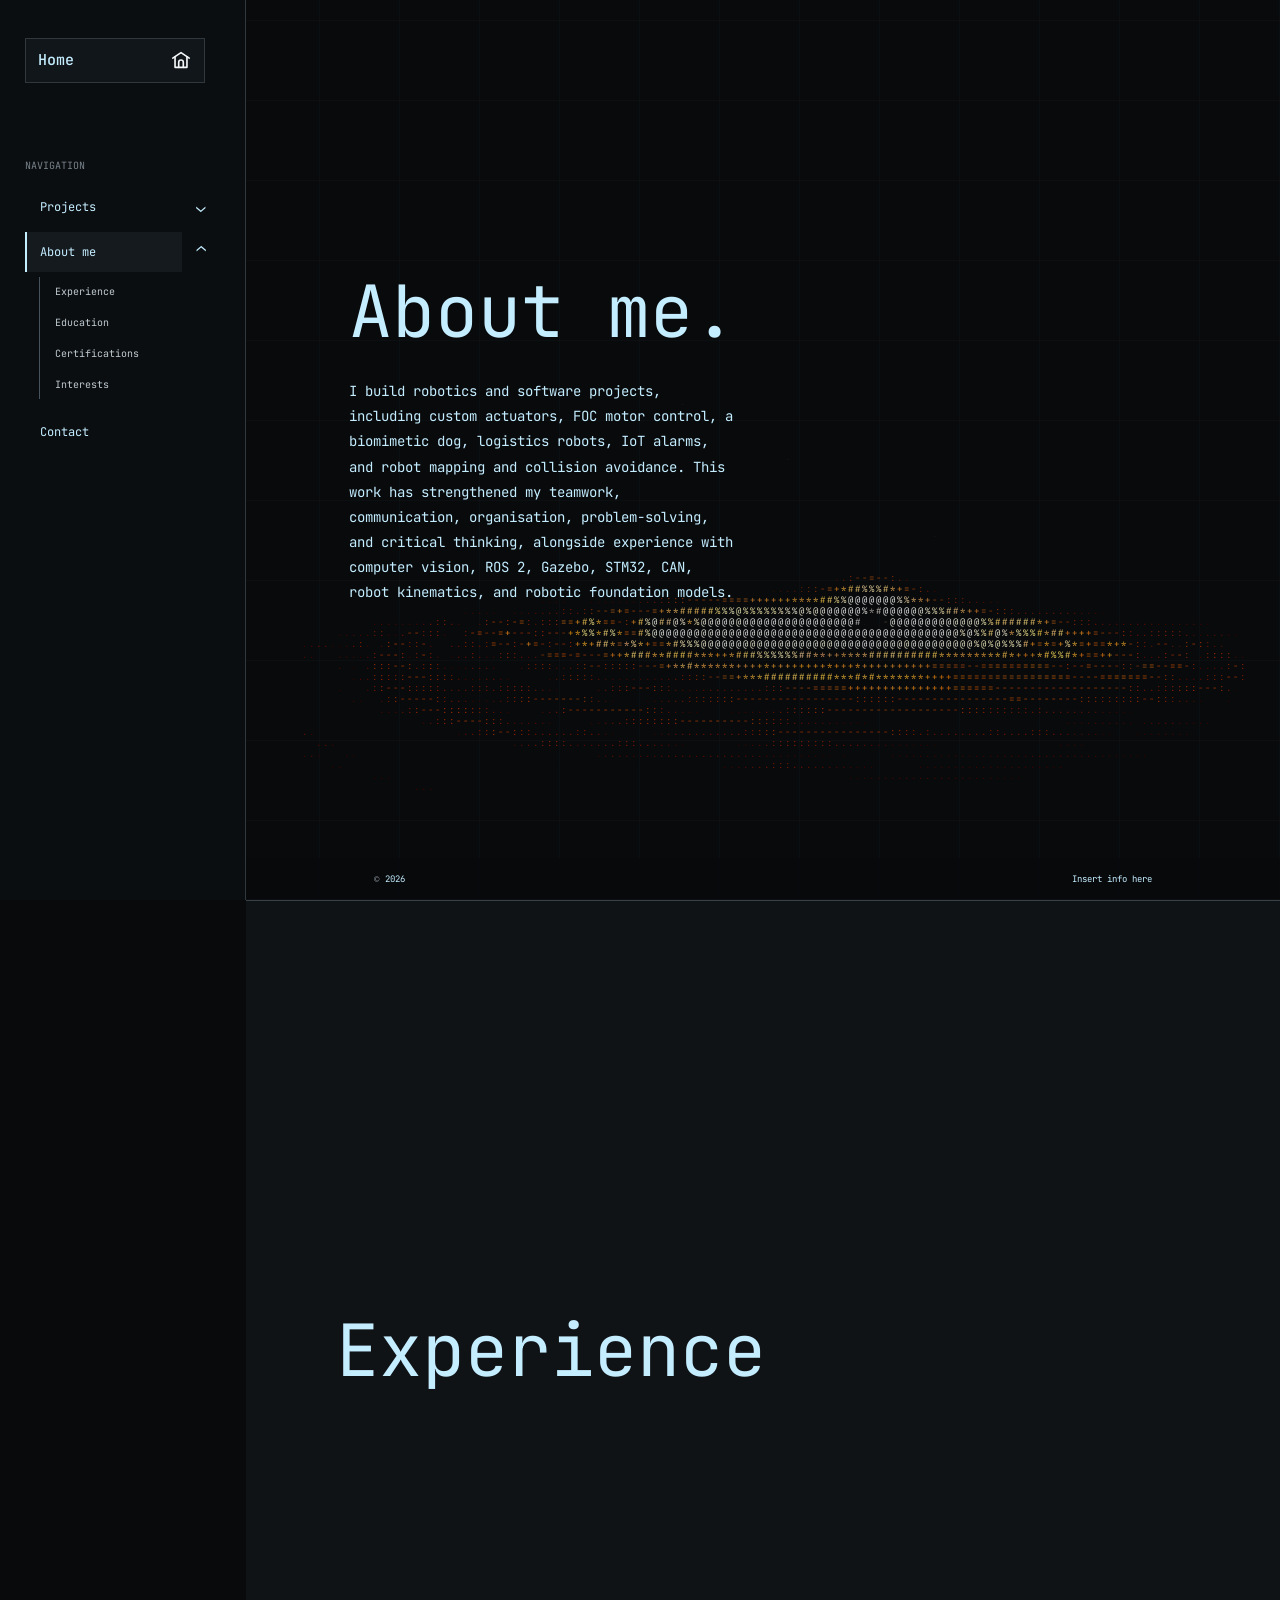
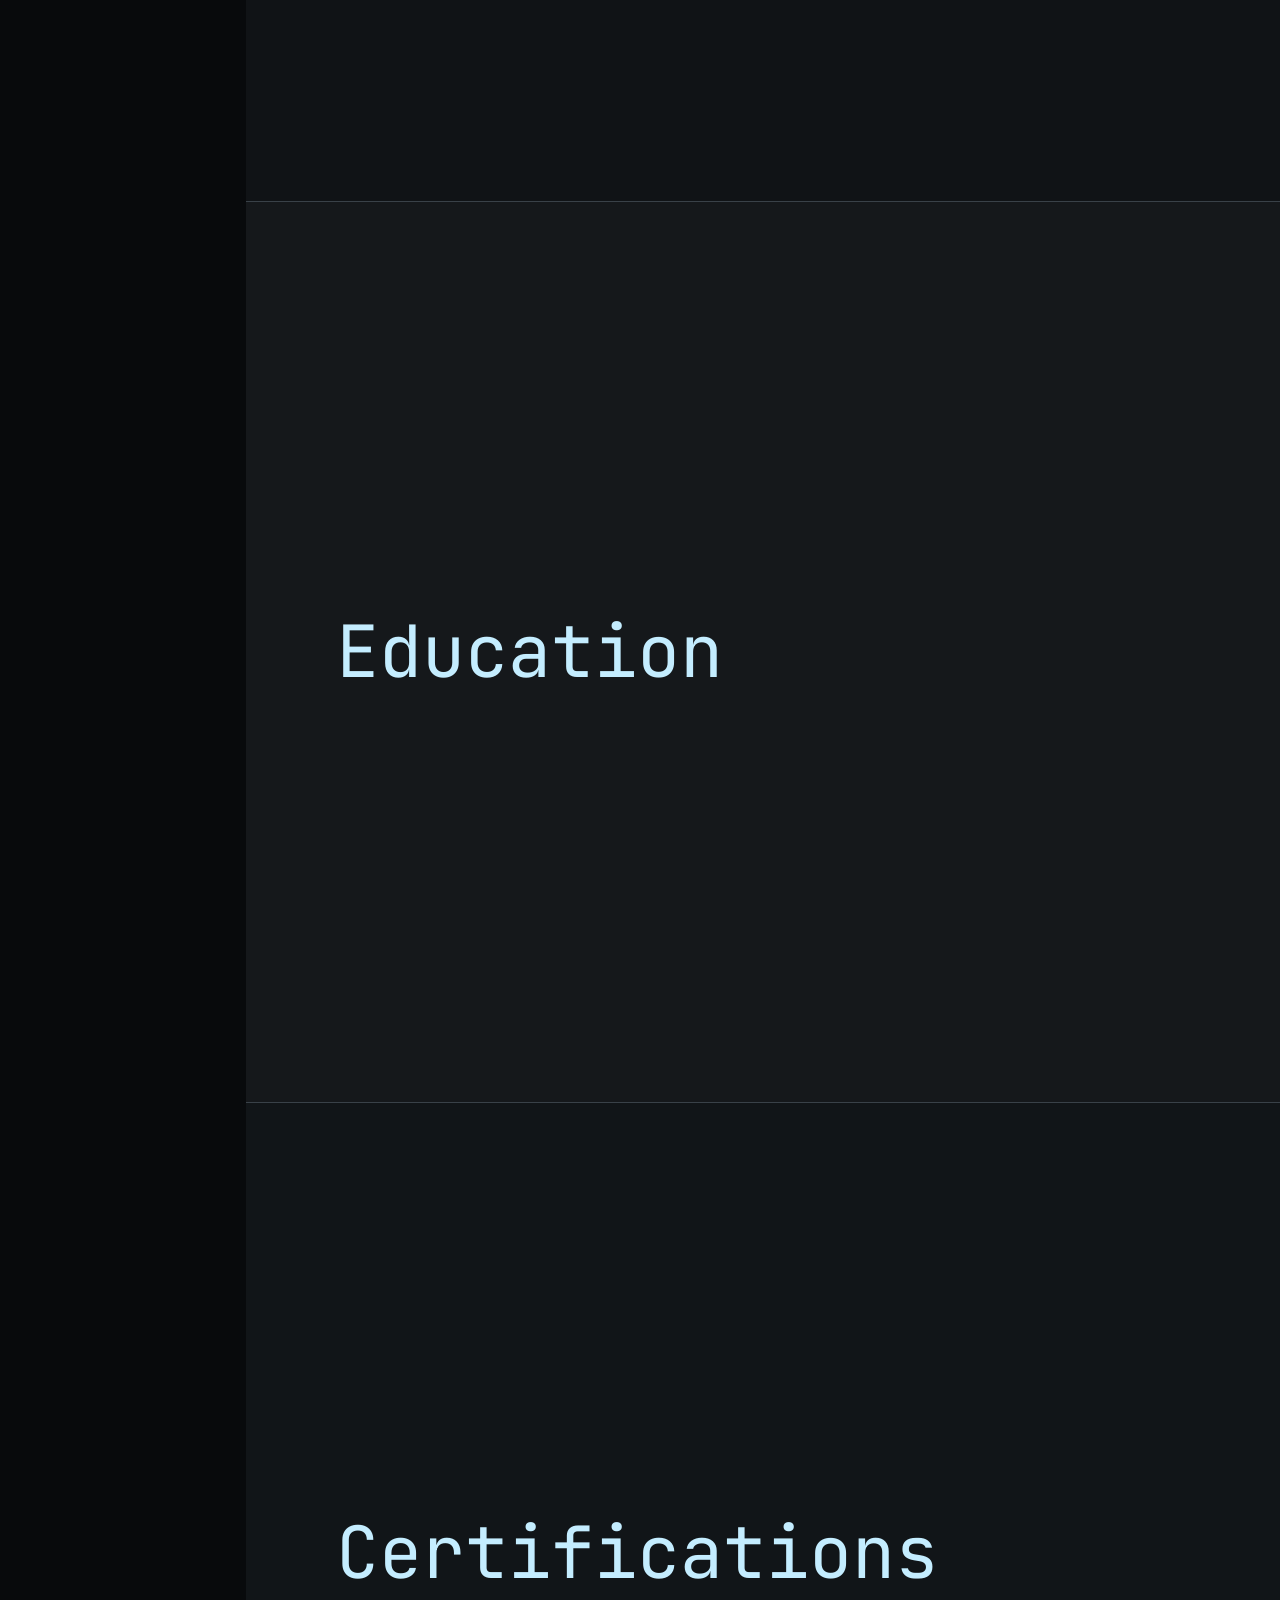
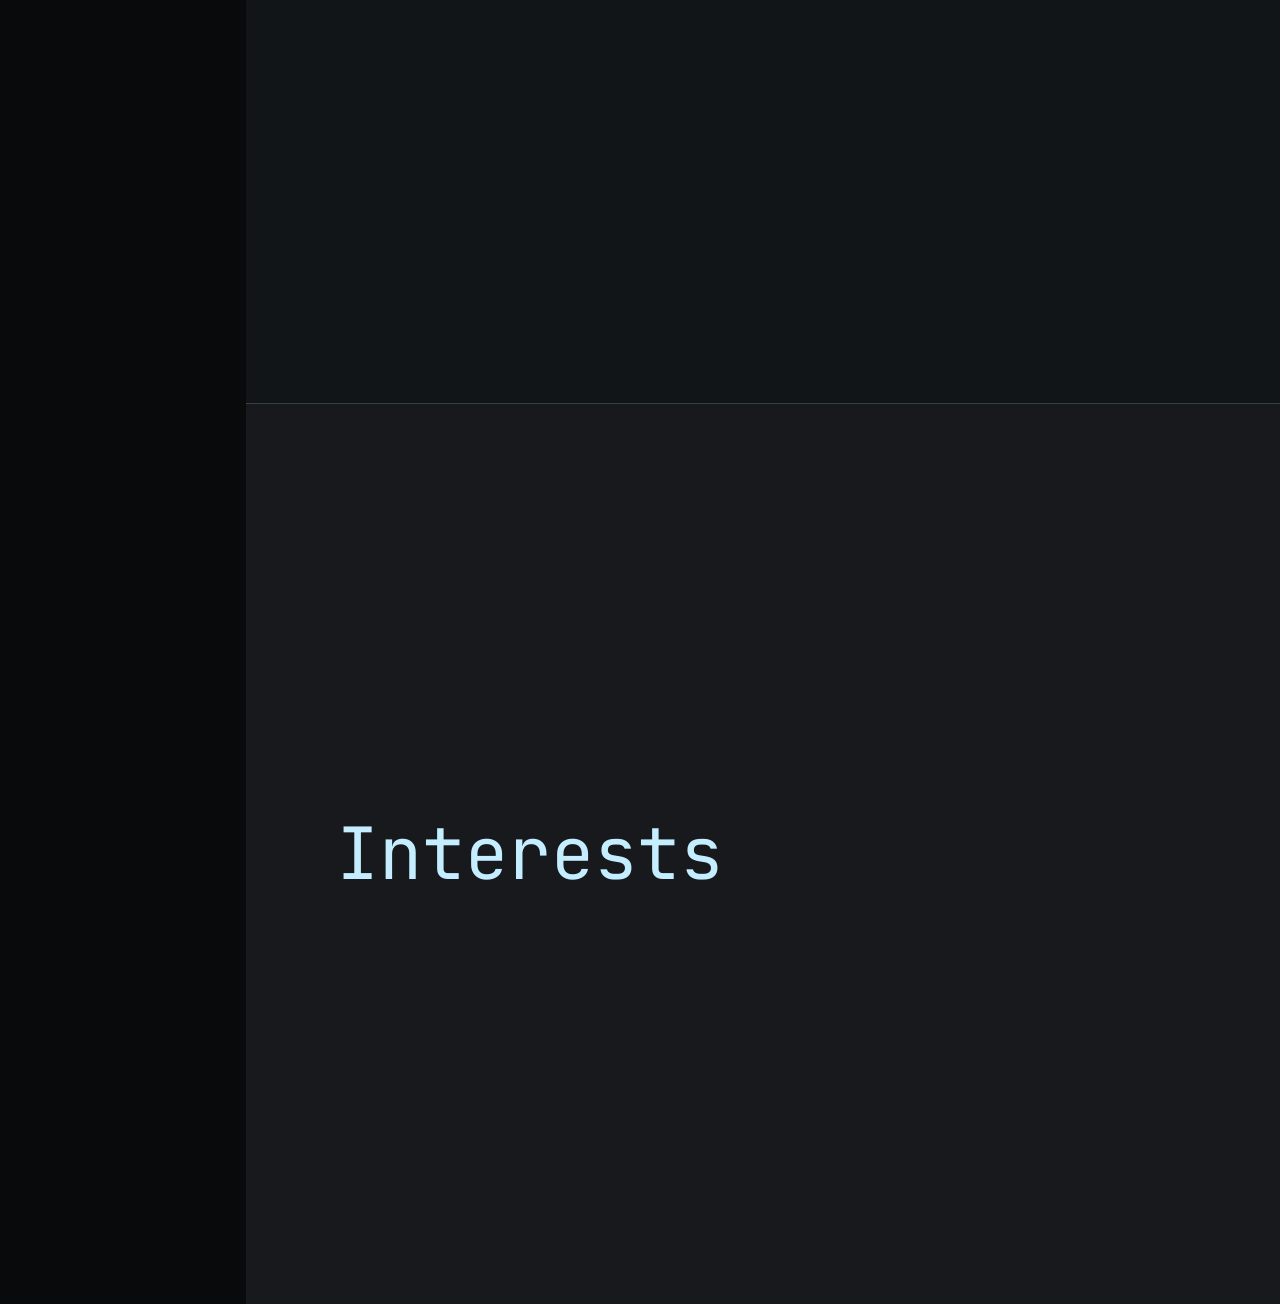
==== about.html @ 05a7ebd4 "the first draft of the portfolio website" ====
<!doctype html>
<html lang="en">
<head>
  <meta charset="utf-8">
  <meta name="viewport" content="width=device-width, initial-scale=1">
  <meta name="theme-color" content="#080a0c">
  <meta name="description" content="Insert info here.">
  <title>About me | Insert info here</title>
  <link rel="preconnect" href="https://fonts.googleapis.com">
  <link rel="preconnect" href="https://fonts.gstatic.com" crossorigin>
  <link href="https://fonts.googleapis.com/css2?family=JetBrains+Mono:wght@400;500;600&display=swap" rel="stylesheet">
  <link rel="stylesheet" href="styles.css">
  <script src="script.js" defer></script>
</head>
<body data-ascii-gif="assets/black-hole.gif">
  <canvas class="ascii-background" aria-hidden="true"></canvas>
  <a class="skip-link" href="#main">Skip to content</a>
  <aside class="site-sidebar">
    <a class="wordmark" href="index.html">Home</a>
    <p class="sidebar-label">Navigation</p>
    <nav class="site-nav" aria-label="Main navigation">
      <div class="nav-disclosure nav-projects">
        <div class="nav-projects-row">
          <a class="nav-link" href="projects.html">Projects</a>
          <button class="submenu-toggle" type="button" aria-expanded="false" aria-controls="project-submenu" data-menu-name="project links" aria-label="Show project links"><span aria-hidden="true">⌄</span></button>
        </div>
        <div class="project-submenu" id="project-submenu" hidden>
          <a href="projects.html#project-1">Project 1</a>
          <a href="projects.html#project-2">Project 2</a>
          <a href="projects.html#project-3">Project 3</a>
          <a href="projects.html#project-4">Project 4</a>
          <a href="projects.html#project-5">Project 5</a>
        </div>
      </div>
      <div class="nav-disclosure nav-about">
        <div class="nav-projects-row">
          <a class="nav-link" href="about.html" aria-current="page">About me</a>
          <button class="submenu-toggle" type="button" aria-expanded="false" aria-controls="about-submenu" data-menu-name="About me sections" aria-label="Show About me sections"><span aria-hidden="true">⌄</span></button>
        </div>
        <div class="project-submenu about-submenu" id="about-submenu" hidden>
          <a href="#experience">Experience</a>
          <a href="#education">Education</a>
          <a href="#certifications">Certifications</a>
          <a href="#interests">Interests</a>
        </div>
      </div>
      <a class="nav-link" href="contact.html">Contact</a>
    </nav>
  </aside>
  <main class="site-main" id="main">
    <section class="home-section about-hero" aria-labelledby="about-title">
      <div class="home-content">
        <h1 id="about-title">About me<span class="blue-period">.</span></h1>
        <p class="about-bio">I build robotics and software projects, including custom actuators, FOC motor control, a biomimetic dog, logistics robots, IoT alarms, and robot mapping and collision avoidance. This work has strengthened my teamwork, communication, organisation, problem-solving, and critical thinking, alongside experience with computer vision, ROS 2, Gazebo, STM32, CAN, robot kinematics, and robotic foundation models.</p>
      </div>
    </section>
    <div class="project-stack about-stack" aria-label="About me sections">
      <section class="project-case about-case" id="experience" aria-labelledby="experience-title"><div class="project-case-inner"><header class="case-heading"><h2 id="experience-title">Experience</h2></header></div></section>
      <section class="project-case about-case" id="education" aria-labelledby="education-title"><div class="project-case-inner"><header class="case-heading"><h2 id="education-title">Education</h2></header></div></section>
      <section class="project-case about-case" id="certifications" aria-labelledby="certifications-title"><div class="project-case-inner"><header class="case-heading"><h2 id="certifications-title">Certifications</h2></header></div></section>
      <section class="project-case about-case" id="interests" aria-labelledby="interests-title"><div class="project-case-inner"><header class="case-heading"><h2 id="interests-title">Interests</h2></header></div></section>
    </div>
    <footer class="site-footer project-footer"><span>© <span id="year">2026</span></span><span>Insert info here</span></footer>
  </main>
</body>
</html>
---- styles.css ----
:root {
  color-scheme: dark;
  --paper: #080a0c;
  --ink: #f5f7f8;
  --muted: #8d969e;
  --line: #30373d;
  --coral: #b9e8ff;
  --blue: #4169e1;
  --serif: 'Iowan Old Style', 'Palatino Linotype', 'Book Antiqua', Georgia, serif;
  --sans: 'Avenir Next', 'Trebuchet MS', 'Segoe UI', sans-serif;
  --mono: 'Cascadia Code', Consolas, 'Courier New', monospace;
  --jetbrains: 'JetBrains Mono', 'Cascadia Code', Consolas, monospace;
  --dejavu: 'DejaVu Sans Mono', 'Liberation Mono', Consolas, monospace;
  --ice: #c4edff;
  --grid-line: rgb(196 237 255 / 5%);
}

* { box-sizing: border-box; }
html { scroll-behavior: smooth; }
body { margin: 0; background: var(--paper); color: var(--ink); font-family: var(--sans); -webkit-font-smoothing: antialiased; }
body::before { position: fixed; z-index: 0; inset: 0; content: ''; pointer-events: none; background-image: repeating-linear-gradient(0deg, transparent 0 79px, var(--grid-line) 80px), repeating-linear-gradient(90deg, transparent 0 79px, var(--grid-line) 80px); }
a { color: inherit; }
.ascii-background { position: fixed; z-index: 0; inset: 0; width: 100%; height: 100%; opacity: .88; pointer-events: none; }
body[data-ascii-key-background="black"] .ascii-background { opacity: 1; }
.skip-link { position: absolute; z-index: 20; top: 8px; left: 8px; transform: translateY(-150%); padding: 12px 16px; background: var(--lime); color: var(--ink); }
.skip-link:focus { transform: translateY(0); }
.site-header { height: 78px; padding: 0 7.1%; display: flex; align-items: center; justify-content: space-between; border-bottom: 1px solid var(--line); }
.wordmark { font-family: var(--serif); font-size: 28px; font-weight: 600; letter-spacing: 0; text-decoration: none; }
.wordmark span, .period { color: var(--coral); }
.site-nav { display: flex; align-items: center; gap: 38px; font-size: 13px; }
.site-nav a { text-decoration: none; }
.site-nav a:hover, .contact-bottom a:hover { color: var(--coral); }
.nav-contact { padding: 11px 15px; border: 1px solid var(--ink); }
.nav-contact span { margin-left: 9px; }
.menu-toggle { display: none; }
.intro { min-height: 640px; padding: 74px 11.3% 20px; display: grid; grid-template-columns: 1fr 0.84fr; column-gap: 5.8%; align-items: center; position: relative; }
.intro-copy { z-index: 2; padding: 0 0 40px; }
.eyebrow { margin: 0 0 22px; color: var(--muted); font: 11px/1.5 var(--mono); letter-spacing: 0; text-transform: uppercase; }
.availability-dot { display: inline-block; width: 8px; height: 8px; margin-right: 8px; border-radius: 50%; background: #85a33f; vertical-align: 1px; }
h1, h2, h3, p { margin-top: 0; }
.intro h1 { margin: 0; font: 500 clamp(60px, 7.15vw, 104px)/0.99 var(--serif); letter-spacing: 0; }
.intro h1 span { color: var(--coral); font-style: italic; }
.intro-summary { max-width: 370px; margin: 25px 0 22px; color: #4d544e; font-size: 15px; line-height: 1.75; }
.text-link { display: inline-flex; align-items: center; gap: 18px; padding-bottom: 5px; border-bottom: 1px solid var(--ink); font-size: 13px; text-decoration: none; }
.text-link span { color: var(--coral); font-size: 17px; }
.intro-art { width: 100%; max-width: 420px; aspect-ratio: 0.92; justify-self: end; position: relative; overflow: hidden; background: #dce6cc; }
.art-sun { position: absolute; width: 36%; aspect-ratio: 1; top: 9%; right: 10%; border-radius: 50%; background: #f2c54d; }
.art-arch { position: absolute; width: 73%; height: 79%; top: 19%; left: 14%; border-radius: 48% 48% 0 0; background: #ee8064; }
.art-face { position: absolute; width: 36%; height: 47%; top: 27%; left: 34%; border-radius: 47% 45% 44% 48%; transform: rotate(-4deg); background: #b86547; }
.art-hair { position: absolute; width: 40%; height: 41%; top: 22%; left: 31%; border-radius: 49% 52% 12% 12%; transform: rotate(3deg); background: #273a34; clip-path: polygon(0 0, 100% 0, 93% 68%, 79% 46%, 66% 60%, 53% 45%, 36% 64%, 19% 47%, 9% 82%); }
.art-neck { position: absolute; width: 15%; height: 22%; top: 63%; left: 45%; background: #b86547; }
.art-shirt { position: absolute; width: 61%; height: 25%; left: 21%; bottom: -5%; border-radius: 50% 50% 0 0; background: #4169e1; }
.art-caption { position: absolute; z-index: 2; left: 7%; bottom: 5%; margin: 0; font: 12px/1.5 var(--mono); color: var(--paper); }
.art-number { position: absolute; z-index: 2; right: 7%; top: 5%; color: var(--ink); font: 10px var(--mono); }
.intro-meta { grid-column: 1 / -1; align-self: end; display: flex; justify-content: space-between; padding: 16px 0; border-top: 1px solid var(--line); color: var(--muted); font: 10px var(--mono); text-transform: uppercase; }
.section-wrap { padding-left: 11.3%; padding-right: 11.3%; }
.work { padding-top: 112px; padding-bottom: 118px; }
.section-heading { display: flex; justify-content: space-between; align-items: end; margin-bottom: 39px; }
.section-heading .eyebrow { margin-bottom: 13px; }
.section-heading h2, .contact h2 { margin: 0; font: 500 52px/1.1 var(--serif); letter-spacing: 0; }
.section-note { max-width: 275px; margin: 0 0 4px; color: var(--muted); font-size: 13px; line-height: 1.7; }
.project-grid { display: grid; grid-template-columns: 1fr 1fr; gap: 53px 24px; }
.project-wide { grid-column: 1 / -1; }
.project-art { position: relative; min-height: 330px; overflow: hidden; }
.project-wide .project-art { min-height: 445px; }
.about { background: #dce7ce; }
.about-inner { padding: 91px 11.3% 29px; }
.about-inner > .eyebrow { margin-bottom: 27px; }
.about-copy { display: grid; grid-template-columns: 1.5fr .7fr; gap: 10%; align-items: end; }
.about-copy h2 { max-width: 700px; margin: 0; font: 500 clamp(36px, 5vw, 65px)/1.13 var(--serif); }
.about-copy h2 span { color: #54734f; font-style: italic; }
.about-detail p { color: #475047; font-size: 12px; line-height: 1.8; }
.about-detail .text-link { margin-top: 5px; }
.about-bottom { display: flex; justify-content: space-between; margin-top: 76px; padding: 15px 0; border-top: 1px solid #bdcbb0; font: 9px var(--mono); text-transform: uppercase; }
.contact { padding-top: 104px; padding-bottom: 26px; }
.contact .eyebrow { margin-bottom: 18px; }
.contact-row { display: flex; justify-content: space-between; align-items: end; padding-bottom: 54px; }
.contact h2 { font-size: clamp(47px, 6.2vw, 82px); }
.contact h2 span { color: var(--coral); font-style: italic; }
.contact-button { display: inline-flex; gap: 25px; align-items: center; margin-bottom: 9px; padding: 16px 20px; background: var(--ink); color: var(--paper); font-size: 13px; text-decoration: none; }
.contact-button:hover { background: var(--coral); }
.contact-button span { color: var(--lime); }
.contact-bottom { display: flex; justify-content: space-between; border-top: 1px solid var(--line); padding-top: 15px; color: var(--muted); font: 9px var(--mono); text-transform: uppercase; }
.contact-bottom a { color: var(--ink); text-transform: none; text-decoration: none; }
.site-footer { min-height: 75px; padding: 12px 7.1%; display: flex; align-items: center; justify-content: space-between; border-top: 1px solid var(--line); }
.site-footer .wordmark { font-size: 23px; }.site-footer p { margin: 0; color: var(--muted); font: 9px var(--mono); }

@media (min-width: 1500px) { .intro, .section-wrap, .about-inner { padding-left: max(11.3%, calc((100% - 1160px) / 2)); padding-right: max(11.3%, calc((100% - 1160px) / 2)); } }
@media (max-width: 800px) {
  .site-header { height: 68px; padding: 0 6%; }
  .intro { min-height: auto; padding: 58px 8% 17px; column-gap: 4%; grid-template-columns: 1fr .78fr; }
  .intro h1 { font-size: clamp(55px, 8.6vw, 76px); }
  .intro-art { align-self: center; }
  .intro-summary { font-size: 13px; }
  .intro-meta { margin-top: 38px; }
  .section-wrap { padding-left: 8%; padding-right: 8%; }
  .work { padding-top: 83px; padding-bottom: 88px; }
  .project-wide .project-art { min-height: 370px; }
  .project-art { min-height: 270px; }
  .about-inner { padding: 75px 8% 24px; }
  .about-copy { grid-template-columns: 1fr .8fr; gap: 6%; }
  .about-bottom { margin-top: 52px; }
  .contact { padding-top: 82px; }
}
@media (max-width: 560px) {
  .site-header { position: relative; z-index: 5; }
  .menu-toggle { width: 42px; height: 42px; display: grid; align-content: center; justify-items: center; gap: 6px; border: 1px solid var(--line); background: transparent; cursor: pointer; }
  .menu-toggle span { width: 17px; height: 1px; background: var(--ink); transition: transform .2s ease; }
  .menu-toggle[aria-expanded="true"] span:first-child { transform: translateY(3.5px) rotate(45deg); }
  .menu-toggle[aria-expanded="true"] span:last-child { transform: translateY(-3.5px) rotate(-45deg); }
  .site-nav { position: absolute; top: 67px; left: 0; right: 0; display: none; padding: 22px 6% 25px; align-items: stretch; gap: 0; flex-direction: column; border-bottom: 1px solid var(--line); background: var(--paper); }
  .site-nav.is-open { display: flex; }
  .site-nav a { padding: 13px 0; }
  .site-nav .nav-contact { margin-top: 8px; padding: 13px; text-align: center; }
  .intro { display: flex; flex-direction: column; align-items: stretch; padding: 51px 7% 17px; }
  .intro-copy { padding-bottom: 32px; }
  .intro .eyebrow { margin-bottom: 19px; }
  .intro h1 { font-size: clamp(62px, 16vw, 85px); }
  .intro-summary { max-width: 340px; margin-top: 19px; }
  .intro-art { width: 82%; max-width: none; margin: 0 auto; }
  .intro-meta { gap: 15px; margin-top: 37px; font-size: 8px; }
  .intro-meta span:last-child { text-align: right; }
  .section-wrap { padding-right: 7%; padding-left: 7%; }
  .work { padding-top: 70px; padding-bottom: 72px; }
  .section-heading { display: block; margin-bottom: 29px; }
  .section-heading h2 { font-size: 43px; }
  .section-note { margin-top: 13px; }
  .project-grid { grid-template-columns: 1fr; gap: 36px; }
  .project-wide { grid-column: auto; }
  .project-wide .project-art, .project-art { min-height: 300px; }
  .project-info { display: block; }
  .project-info h3 { font-size: 21px; }
  .project-description { max-width: none; margin-top: 8px; text-align: left; }
  .about-inner { padding: 65px 7% 20px; }
  .about-copy { display: block; }
  .about-copy h2 { font-size: 42px; }
  .about-detail { max-width: 390px; margin-top: 24px; }
  .about-detail p { font-size: 13px; }
  .about-bottom { gap: 12px; margin-top: 39px; font-size: 7px; }
  .contact { padding-top: 71px; padding-bottom: 21px; }
  .contact-row { display: block; padding-bottom: 38px; }
  .contact h2 { font-size: clamp(48px, 12vw, 66px); }
  .contact-button { margin-top: 26px; }
  .contact-bottom { gap: 16px; align-items: start; font-size: 8px; }
  .contact-bottom a { text-align: right; }
  .site-footer { min-height: 68px; padding: 12px 7%; }
  .site-footer p:nth-child(2) { display: none; }
}
@media (prefers-reduced-motion: reduce) {
  html { scroll-behavior: auto; }
  *, *::before, *::after { transition-duration: .01ms !important; animation-duration: .01ms !important; animation-iteration-count: 1 !important; }
}

body { background: var(--paper); color: #fff; font-family: var(--dejavu); }
a { color: inherit; }
.skip-link { background: var(--ice); color: #080a0c; font-family: var(--jetbrains); }
.site-sidebar { position: fixed; z-index: 10; inset: 0 auto 0 0; width: 246px; display: flex; flex-direction: column; padding: 38px 25px 24px; border-right: 1px solid var(--line); background: #0b0e11; }
.wordmark { position: relative; display: block; max-width: 180px; padding: 10px 43px 10px 12px; border: 1px solid var(--line); background: #11161a; color: var(--ice); font: 500 15px/1.5 var(--jetbrains); overflow-wrap: anywhere; text-decoration: none; transition: background-color .18s ease, border-color .18s ease; }
.wordmark::after { position: absolute; top: 50%; right: 12px; width: 22px; height: 22px; content: ''; background: var(--ink); mask: url('assets/home-icon.svg') center / contain no-repeat; transform: translateY(-50%); transition: background-color .18s ease; }
.wordmark:hover, .wordmark:focus-visible { border-color: var(--ice); background: #151a1f; }
.wordmark:hover::after, .wordmark:focus-visible::after { background: var(--coral); }
.wordmark span, .period { color: var(--ice); }
.sidebar-label { margin: 76px 0 15px; color: #78838b; font: 10px var(--jetbrains); text-transform: uppercase; }
.site-nav { display: flex; flex-direction: column; align-items: stretch; gap: 5px; font: 12px var(--jetbrains); }
.nav-link { display: block; padding: 12px 13px; border-left: 2px solid transparent; color: var(--ice); text-decoration: none; transition: background-color .18s ease, border-color .18s ease; }
.nav-link:hover, .nav-link:focus-visible, .nav-link[aria-current="page"] { border-left-color: var(--ice); background: #151a1f; }
.sidebar-note { margin: auto 0 0; color: #778189; font: 10px/1.6 var(--dejavu); }
.site-main { position: relative; z-index: 1; min-height: 100vh; margin-left: 246px; }
h1, h2, h3 { color: var(--ice); font-family: var(--jetbrains); font-weight: 400; }
.eyebrow, .home-subtitle, .section-intro, .project-label { color: var(--ice); font-family: var(--jetbrains); }
.eyebrow { margin-bottom: 24px; font-size: 11px; }
.blue-period { color: var(--ice); }
.home-section { position: relative; min-height: 100vh; display: flex; align-items: center; padding: 80px 10%; border-bottom: 1px solid var(--line); }
.home-page .home-section { min-height: calc(100vh - 36px); }
.home-content { max-width: 760px; }
.home-section h1 { margin: 0; font-size: 72px; line-height: 1.18; }
.home-subtitle { max-width: 560px; margin: 28px 0 32px; font-size: 14px; line-height: 1.8; }
.home-bio { display: grid; gap: 4px; max-width: 560px; margin: 0 0 24px; padding: 0; color: var(--white); font: 12px/1.8 var(--dejavu); list-style: none; }
.home-bio li { position: relative; padding-left: 1.5em; }
.home-bio li::before { position: absolute; left: 0; color: var(--ice); content: '>'; font-family: var(--jetbrains); }
.section-link { display: inline-flex; gap: 22px; align-items: center; padding: 12px 0; border-bottom: 1px solid #66717a; color: var(--ice); font: 11px var(--jetbrains); text-decoration: none; }
.section-link span { font-size: 17px; }
.home-index { position: absolute; right: 7%; bottom: 36px; color: #78838b; font: 10px var(--jetbrains); }
.content-section { min-height: 100vh; padding: 112px 10%; border-bottom: 1px solid var(--line); }
.section-heading { align-items: end; gap: 32px; margin-bottom: 45px; }
.section-heading .eyebrow { margin-bottom: 15px; }
.section-heading h2, .about-layout h2, .contact-layout h2 { margin: 0; color: var(--ice); font: 400 42px/1.2 var(--jetbrains); }
.section-intro { max-width: 310px; margin: 0 0 3px; font-size: 12px; line-height: 1.8; }
.project-list { display: grid; gap: 24px; }
.project-item { display: grid; grid-template-columns: minmax(0, 1.15fr) minmax(180px, .85fr); align-items: center; gap: 30px; padding: 18px; border: 1px solid var(--line); background: #0d1013; }
.project-art { min-height: 260px; display: grid; place-items: center; position: relative; overflow: hidden; border: 1px solid #30373d; background: linear-gradient(145deg, #1a2025, #101316 70%); }
.project-art-alt { background: linear-gradient(35deg, #171b1f, #222a30 58%, #111417); }
.project-art-third { background: linear-gradient(135deg, #22272b, #121518 66%); }
.art-index { position: absolute; top: 17px; left: 18px; color: #7d8991; font: 10px var(--jetbrains); }
.art-placeholder { color: #d0d7dc; font: 15px var(--jetbrains); }
.art-line { position: absolute; right: 18px; bottom: 19px; left: 18px; height: 1px; background: #48525a; }
.project-copy .project-label { margin: 0 0 13px; font-size: 10px; text-transform: uppercase; }
.project-copy h3 { margin: 0 0 12px; font-size: 20px; line-height: 1.5; }
.project-copy > p:last-child, .about-copy p, .contact-copy > p { color: #fff; font: 12px/1.9 var(--dejavu); }
.about-section { display: flex; flex-direction: column; justify-content: center; background-color: rgb(11 14 17 / 72%); }
.about-layout, .contact-layout { display: grid; grid-template-columns: .9fr 1.1fr; gap: 10%; align-items: start; }
.about-layout h2, .contact-layout h2 { font-size: 40px; }
.about-layout h1, .contact-layout h1 { margin: 0; color: var(--ice); font: 400 42px/1.2 var(--jetbrains); }
.contact-layout h1 { font-size: 72px; line-height: 1.18; }
.about-copy p { max-width: 560px; margin-bottom: 22px; }
.about-tags { display: flex; flex-wrap: wrap; gap: 10px; margin-top: 55px; }
.about-tags span { padding: 10px 12px; border: 1px solid #3b444b; color: #c4ccd1; font: 10px var(--dejavu); }
.contact-section { min-height: 80vh; display: flex; flex-direction: column; justify-content: center; border-bottom: 0; }
.contact-layout { grid-template-columns: 1fr; gap: 24px; max-width: 540px; }
.contact-section .contact-layout { transform: translateY(7vh); }
.contact-copy { display: grid; justify-items: stretch; gap: 10px; width: min(100%, 420px); }
.contact-copy > p { margin-bottom: 0; }
.contact-link { display: flex; justify-content: space-between; gap: 25px; padding: 13px 14px; border: 1px solid var(--line); color: var(--ice); font: 12px var(--jetbrains); text-decoration: none; }
.contact-link:hover, .contact-link:focus-visible { border-color: var(--ice); background: var(--surface-raised); }
.site-footer { position: fixed; z-index: 5; right: 0; bottom: 0; left: 246px; height: 42px; min-height: 0; display: flex; align-items: center; justify-content: space-between; margin: 0; padding: 8px 10%; border: 0; background: rgb(8 10 12 / 88%); color: #8d969e; font: 9px var(--dejavu); }
.site-footer span:last-child { color: var(--ice); font-family: var(--jetbrains); }
.about-copy { display: block; }

@media (max-width: 800px) {
  .site-sidebar { width: 190px; padding: 30px 19px 22px; }
  .site-main { margin-left: 190px; }
  .home-section, .content-section { padding-right: 7%; padding-left: 7%; }
  .home-section h1 { font-size: 54px; }
  .project-item { grid-template-columns: 1fr; gap: 20px; }
  .project-art { min-height: 220px; }
  .about-layout, .contact-layout { grid-template-columns: 1fr; gap: 28px; }
  .site-footer { left: 190px; padding-right: 7%; padding-left: 7%; }
}
@media (max-width: 560px) {
  .site-sidebar { width: 112px; padding: 24px 10px 18px; }
  .wordmark { font-size: 11px; }
  .sidebar-label { margin-top: 56px; font-size: 8px; }
  .site-nav { gap: 3px; font-size: 9px; }
  .nav-link { padding: 11px 7px; }
  .sidebar-note { font-size: 8px; }
  .site-main { margin-left: 112px; }
  .contact-section { justify-content: flex-start; padding-top: 70px; }
  .contact-section > .eyebrow { margin-bottom: 8px; }
  .site-footer { left: 112px; height: 34px; padding: 7px 18px; font-size: 7px; }
  .home-section, .content-section { padding: 76px 18px; }
  .home-page .home-section { min-height: calc(100svh - 33px); }
  .about-section, .contact-section { justify-content: flex-start; padding: 36px 18px; }
  .contact-section .contact-layout { transform: none; }
  .about-section > .eyebrow, .contact-section > .eyebrow { display: none; }
  .about-layout h1, .contact-layout h1 { font-size: 25px; line-height: 1.2; }
  .contact-layout h1 { font-size: 34px; line-height: 1.18; }
  .home-section:not(.projects-hero) { align-items: flex-start; padding-top: 36px; }
  .home-section h1 { font-size: 34px; }
  .home-subtitle, .section-intro { font-size: 11px; }
  .home-bio { margin-bottom: 20px; font-size: 9px; line-height: 1.7; }
  .home-section .eyebrow, .content-section .eyebrow { font-size: 9px; }
  .section-heading { display: block; margin-bottom: 30px; }
  .section-heading h2, .about-layout h2, .contact-layout h2 { font-size: 25px; }
  .section-intro { margin-top: 17px; }
  .project-item { padding: 10px; gap: 16px; }
  .project-art { min-height: 170px; }
  .art-placeholder { font-size: 10px; }
  .project-copy h3 { font-size: 14px; }
  .project-copy > p:last-child, .about-copy p, .contact-copy > p { font-size: 10px; }
  .about-tags { margin-top: 30px; }
  .about-tags span { font-size: 8px; }
  .site-footer { gap: 12px; font-size: 8px; }
}
@media (prefers-reduced-motion: reduce) {
  .nav-link { transition: none; }
}

.nav-projects-row { display: flex; align-items: stretch; }
.nav-projects-row .nav-link { flex: 1; min-width: 0; }
.submenu-toggle { width: 38px; flex: none; border: 0; border-left: 1px solid var(--border); background: transparent; color: var(--ice); font: 16px var(--jetbrains); cursor: pointer; }
.submenu-toggle:hover, .submenu-toggle:focus-visible, .submenu-toggle[aria-expanded="true"] { background: var(--surface-raised); }
.submenu-toggle span { display: inline-block; transition: transform .18s ease; }
.submenu-toggle[aria-expanded="true"] span { transform: rotate(180deg); }
.project-submenu { display: flex; flex-direction: column; gap: 2px; margin: 5px 0 8px 14px; padding-left: 10px; border-left: 1px solid #48525a; }
.project-submenu[hidden] { display: none; }
.project-submenu a { padding: 8px 5px; color: #c0cbd1; font: 10px var(--jetbrains); text-decoration: none; }
.project-submenu a:hover, .project-submenu a:focus-visible { background: var(--surface-raised); color: var(--ice); }
.project-item { scroll-margin-top: 24px; }
.project-item:target { border-color: var(--ice); }
@media (max-width: 560px) {
  .submenu-toggle { width: 26px; font-size: 13px; }
  .project-submenu { margin-left: 8px; padding-left: 6px; }
  .project-submenu a { padding: 8px 2px; font-size: 8px; }
}

.projects-hero { min-height: 100vh; }
.projects-hero .home-content { position: relative; z-index: 2; width: min(58%, 500px); max-width: 500px; transform: translateY(-8vh); }
.projects-hero h1 { margin: 0; color: var(--ice); font: 400 72px/1.18 var(--jetbrains); }
.projects-hero .home-subtitle { max-width: 520px; }
.about-hero h1 { margin: 0; color: var(--ice); font: 400 72px/1.18 var(--jetbrains); }
.about-hero { align-items: flex-start; padding-top: 30vh; }
.about-hero .home-content { width: 9ch; max-width: 100%; margin: 0; font-size: 72px; transform: none; }
.about-bio { width: 100%; max-width: 100%; margin: 24px 0 0; color: var(--ice); font: 14px/1.8 var(--jetbrains); }
.project-stack { position: relative; isolation: isolate; }
.project-case { position: relative; min-height: 100vh; display: grid; align-items: center; overflow: hidden; padding: 56px clamp(28px, 7vw, 104px); border-top: 1px solid #394148; background-color: #101316; scroll-margin-top: 0; }
.project-case:nth-child(1) { background-color: #101316; }
.project-case:nth-child(2) { background-color: #15181b; }
.project-case:nth-child(3) { background-color: #111518; }
.project-case:nth-child(4) { background-color: #17191c; }
.project-case:nth-child(5) { background-color: #111417; }
.project-case-inner { width: min(100%, 1180px); margin: 0 auto; }
.about-case .project-case-inner { display: flex; min-height: calc(100vh - 112px); align-items: center; }
.about-case .case-heading { width: 100%; margin: 0; }
.about-case .case-heading h2 { color: var(--ice); font: 400 clamp(42px, 6vw, 72px)/1.2 var(--jetbrains); text-align: left; }
.case-heading { display: flex; justify-content: space-between; align-items: end; gap: 24px; margin-bottom: 30px; }
.case-heading .project-label { margin: 0; color: var(--ice); font: 10px var(--jetbrains); text-transform: uppercase; }
.case-heading h2 { margin: 0; color: var(--ice); font: 400 clamp(25px, 3vw, 38px)/1.2 var(--jetbrains); text-align: right; }
.case-layout { display: grid; grid-template-columns: minmax(0, 1.2fr) minmax(230px, .8fr); gap: clamp(26px, 5vw, 74px); align-items: center; }
.case-photo { min-width: 0; margin: 0; }
.case-photo-surface { position: relative; min-height: 270px; aspect-ratio: 1.62 / 1; display: grid; place-items: center; overflow: hidden; border: 1px solid #48525a; background: radial-gradient(ellipse at 50% 40%, #30363b 0, #1a1f23 45%, #0b0e10 100%); color: #bcc5ca; font: 11px var(--jetbrains); }
.case-photo-surface::before, .case-photo-surface::after { position: absolute; content: ''; pointer-events: none; }
.case-photo-surface::before { inset: 10% 12%; border: 1px solid rgb(196 237 255 / 18%); }
.case-photo-surface::after { width: 60%; height: 1px; background: rgb(196 237 255 / 25%); transform: rotate(-24deg); }
.case-photo-surface span { position: relative; z-index: 1; padding: 10px 12px; background: rgb(8 10 12 / 76%); }
.case-photo-surface i { position: absolute; width: 24%; aspect-ratio: 1; border: 1px solid rgb(196 237 255 / 24%); border-radius: 50%; }
.case-photo-surface-alt { background: radial-gradient(ellipse at 70% 35%, #3b3934 0, #22211f 40%, #101112 100%); }
.case-photo-surface-third { background: radial-gradient(ellipse at 34% 65%, #343b3d 0, #202629 42%, #0d1012 100%); }
.case-photo figcaption { margin-top: 9px; color: #8d969e; font: 9px var(--jetbrains); text-transform: uppercase; }
.case-details { display: grid; align-content: center; }
.case-detail { padding: 15px 0 17px; border-top: 1px solid #394148; }
.case-detail h3 { margin: 0 0 8px; color: var(--ice); font: 500 12px var(--jetbrains); }
.case-detail p { margin: 0; color: #f5f7f8; font: 11px/1.75 var(--dejavu); }

@media (max-width: 800px) {
  .project-case { padding: 42px 7%; }
  .case-layout { grid-template-columns: minmax(0, 1fr) minmax(180px, .8fr); gap: 24px; }
  .case-photo-surface { min-height: 210px; }
}
@media (max-width: 560px) {
  .projects-hero { align-items: flex-start; padding-top: 36px; }
  .projects-hero .home-content { width: 100%; max-width: none; margin: 0; transform: none; }
  .projects-hero .eyebrow { margin-bottom: 0; }
  .projects-hero h1 { font-size: 34px; }
  .about-hero { align-items: flex-start; padding-top: 36px; }
  .about-hero .home-content { width: 9ch; max-width: 100%; font-size: 34px; }
  .about-hero h1 { font-size: 34px; }
  .about-bio { margin-top: 16px; font-size: 11px; line-height: 1.6; }
  .projects-hero .home-subtitle { max-width: 100%; margin: 14px 0 12px; line-height: 1.6; }
  .projects-hero .section-link { padding: 9px 0; }
  .project-case { min-height: 100svh; padding: 30px 18px; }
  .about-case .project-case-inner { min-height: calc(100svh - 60px); }
  .about-case .case-heading h2 { font-size: 28px; }
  .case-heading { display: block; margin-bottom: 18px; }
  .case-heading .project-label { margin-bottom: 8px; font-size: 8px; }
  .case-heading h2 { font-size: 18px; text-align: left; }
  .case-layout { grid-template-columns: 1fr; gap: 16px; }
  .case-photo-surface { min-height: 0; aspect-ratio: 1.55 / 1; font-size: 8px; }
  .case-photo figcaption { font-size: 7px; }
  .case-detail { padding: 9px 0 10px; }
  .case-detail h3 { margin-bottom: 5px; font-size: 9px; }
  .case-detail p { font-size: 8px; line-height: 1.55; }
  .project-footer { padding: 15px 18px; }
}
@media (prefers-reduced-motion: reduce) {
  .case-photo-surface { transform: none !important; }
}
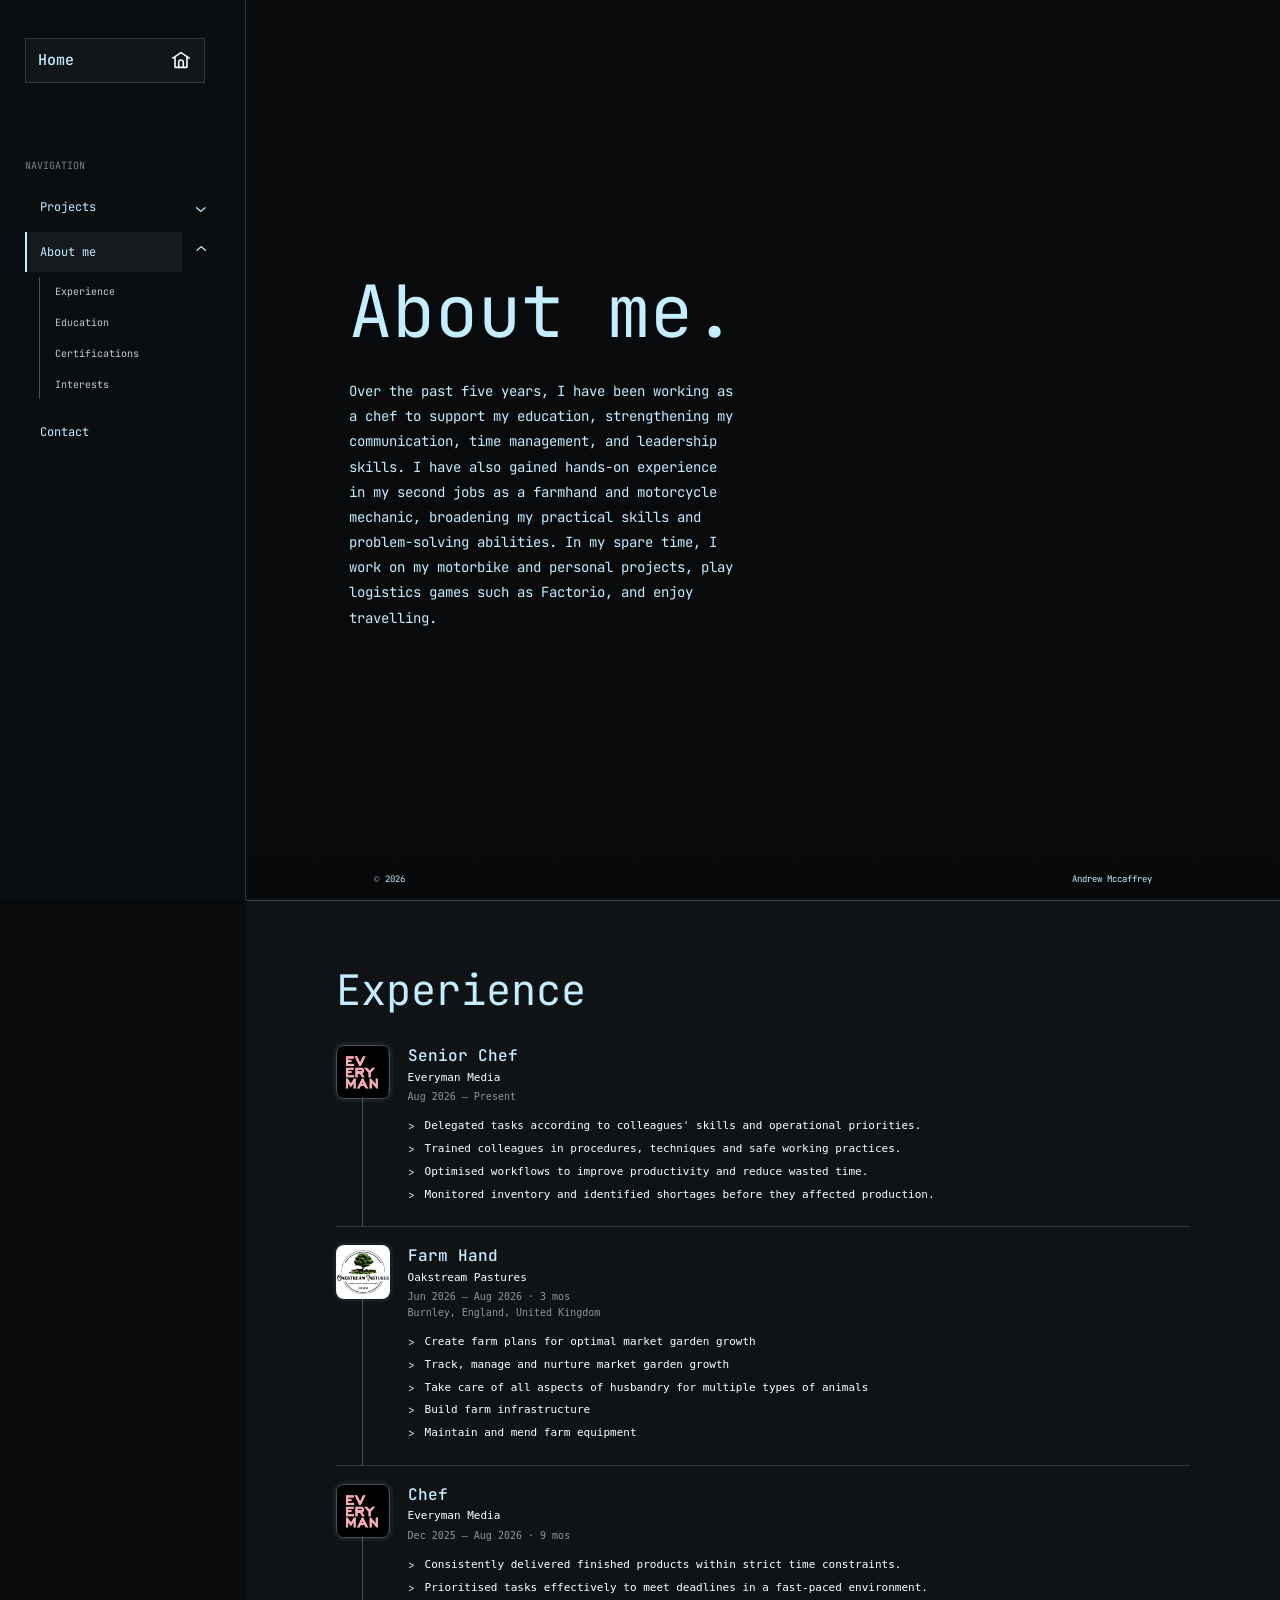
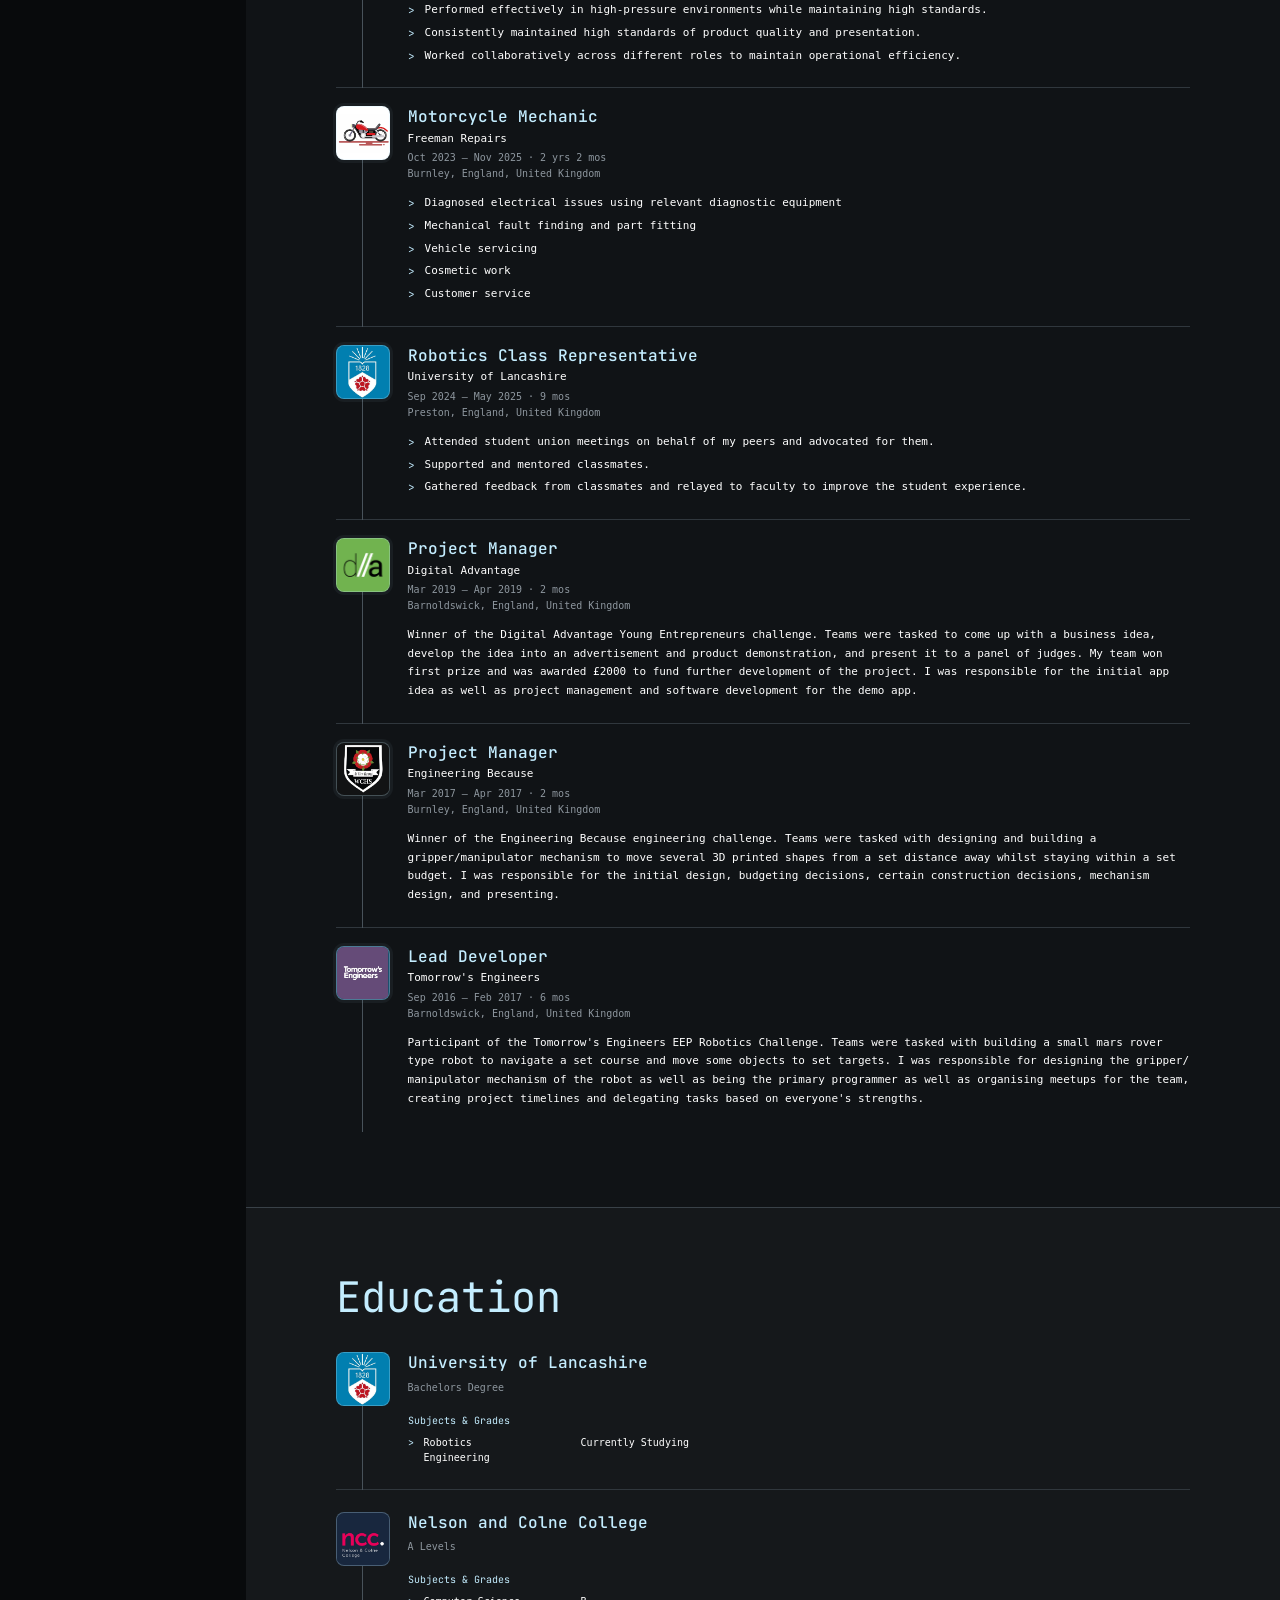
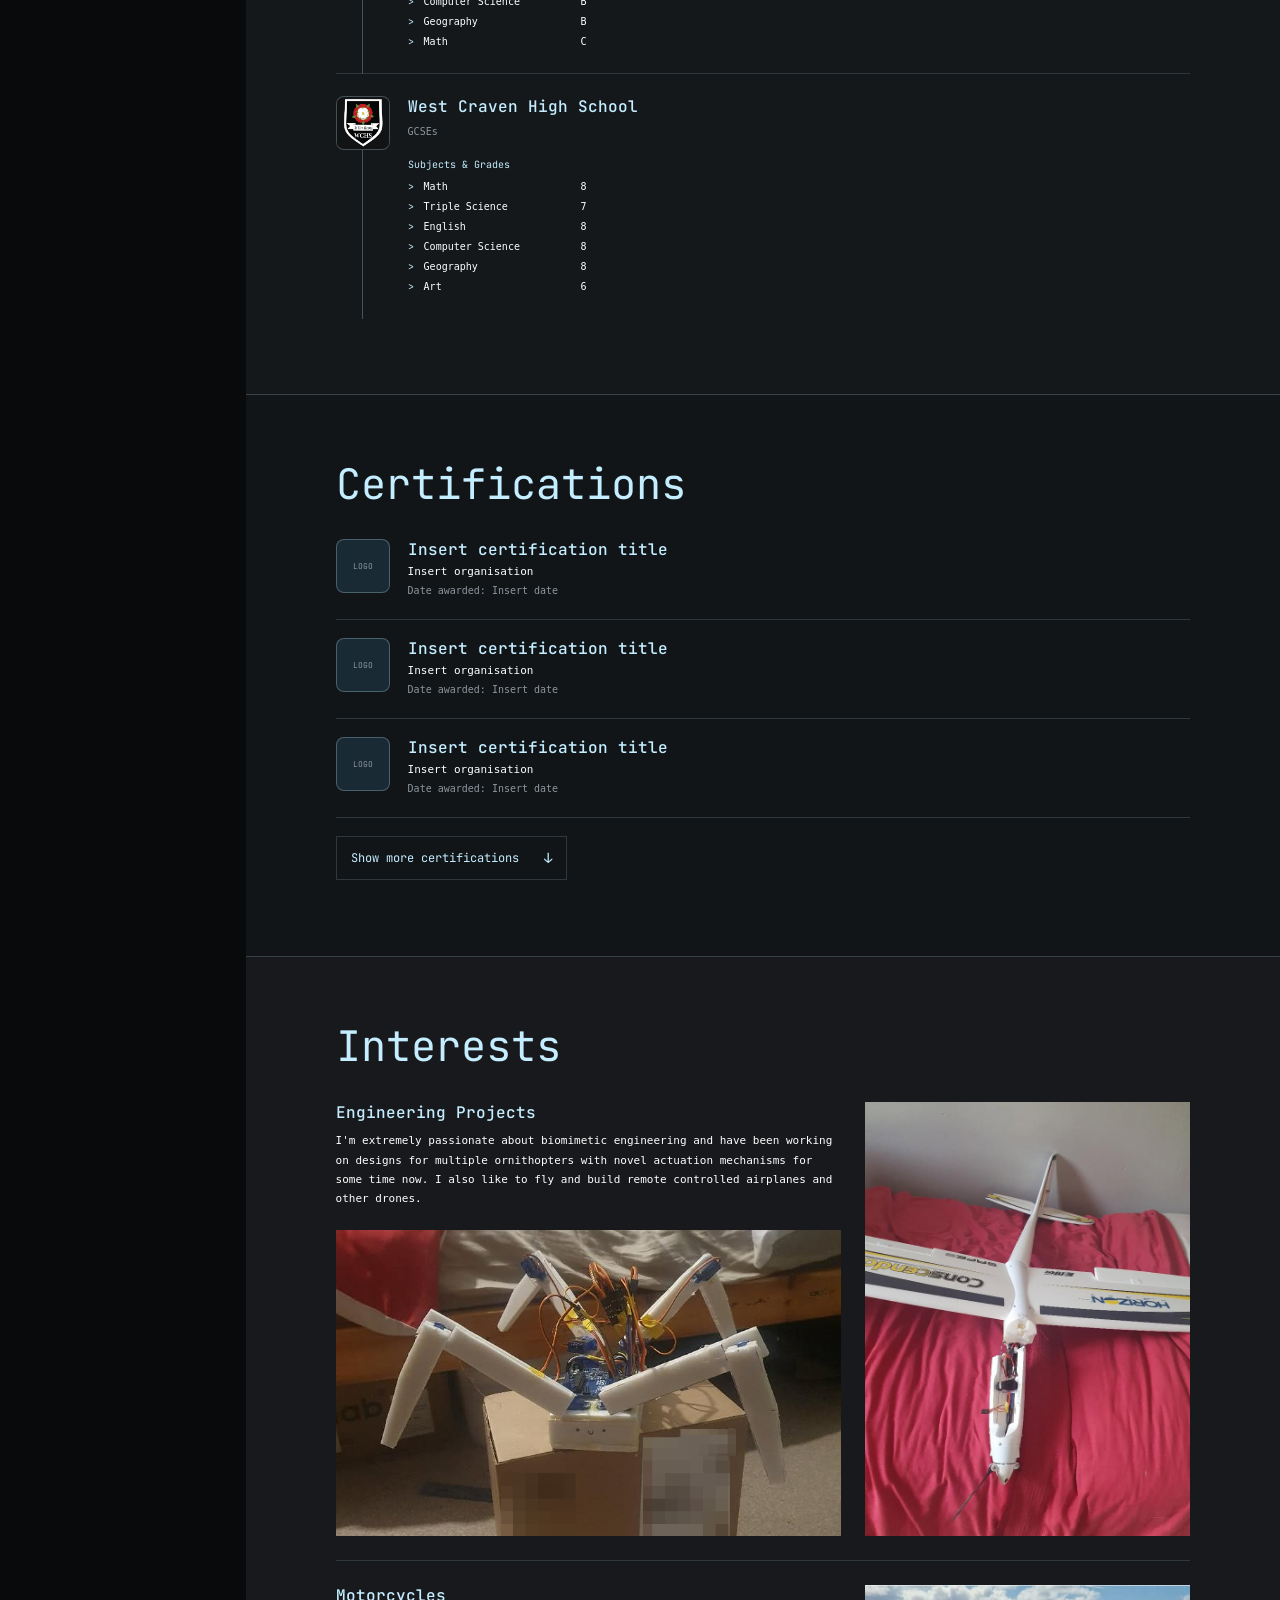
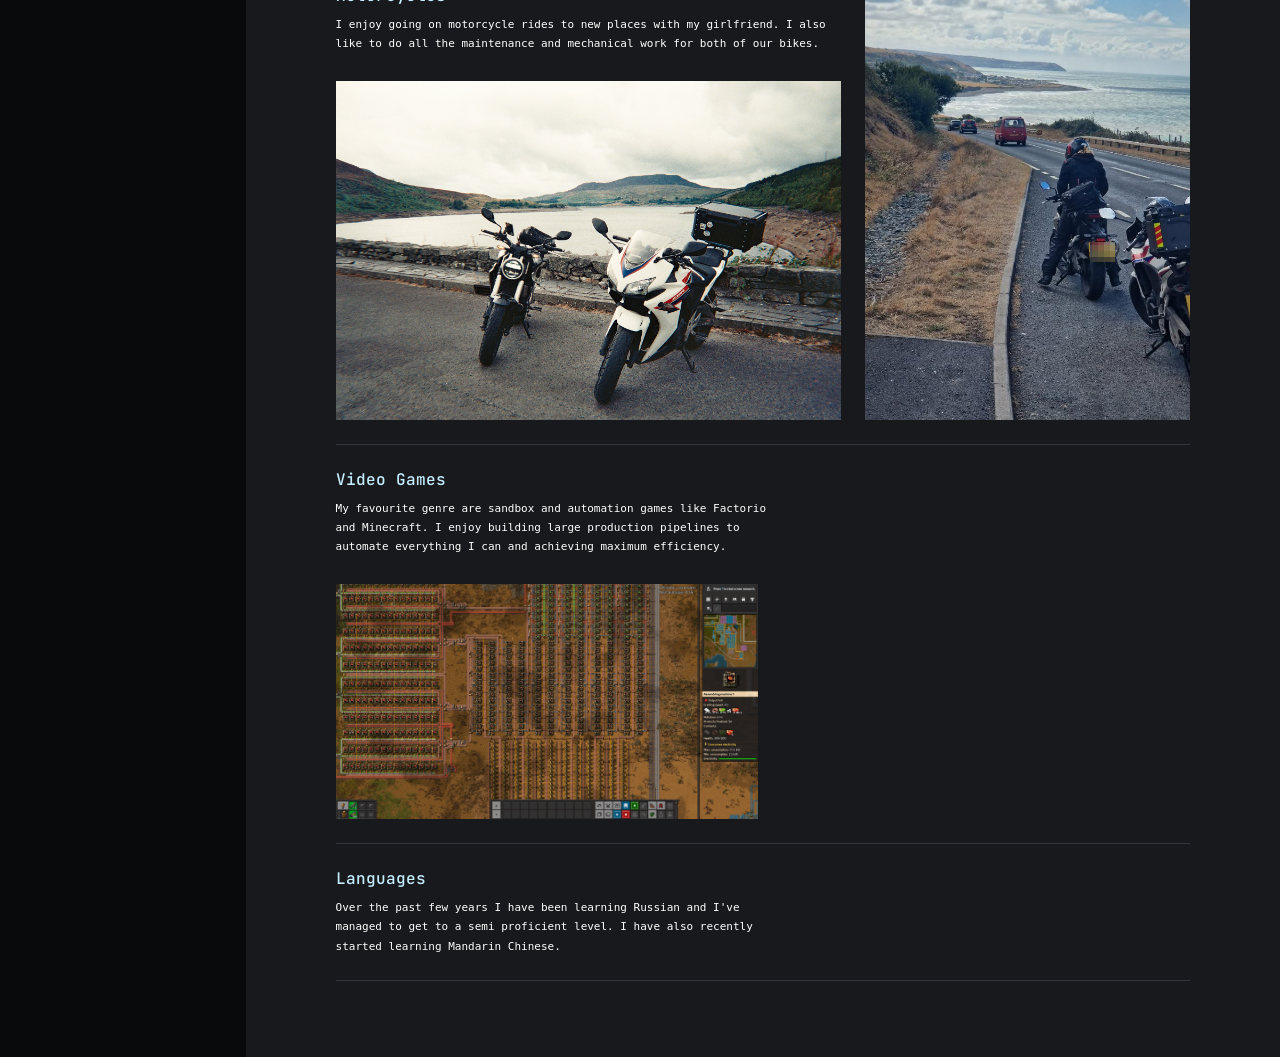
==== commit d8679f23: "further website updates" ====
--- a/about.html
+++ b/about.html
@@ -12,7 +12,7 @@
   <link rel="stylesheet" href="styles.css">
   <script src="script.js" defer></script>
 </head>
-<body data-ascii-gif="assets/black-hole.gif">
+<body data-ascii-gif="assets/spinning portrait.gif" data-ascii-key-background="black" data-ascii-layout="portrait" data-ascii-saturation="1.45">
   <canvas class="ascii-background" aria-hidden="true"></canvas>
   <a class="skip-link" href="#main">Skip to content</a>
   <aside class="site-sidebar">
@@ -51,16 +51,127 @@
     <section class="home-section about-hero" aria-labelledby="about-title">
       <div class="home-content">
         <h1 id="about-title">About me<span class="blue-period">.</span></h1>
-        <p class="about-bio">I build robotics and software projects, including custom actuators, FOC motor control, a biomimetic dog, logistics robots, IoT alarms, and robot mapping and collision avoidance. This work has strengthened my teamwork, communication, organisation, problem-solving, and critical thinking, alongside experience with computer vision, ROS 2, Gazebo, STM32, CAN, robot kinematics, and robotic foundation models.</p>
+        <p class="about-bio">Over the past five years, I have been working as a chef to support my education, strengthening my communication, time management, and leadership skills. I have also gained hands-on experience in my second jobs as a farmhand and motorcycle mechanic, broadening my practical skills and problem-solving abilities. In my spare time, I work on my motorbike and personal projects, play logistics games such as Factorio, and enjoy travelling.</p>
       </div>
     </section>
     <div class="project-stack about-stack" aria-label="About me sections">
-      <section class="project-case about-case" id="experience" aria-labelledby="experience-title"><div class="project-case-inner"><header class="case-heading"><h2 id="experience-title">Experience</h2></header></div></section>
-      <section class="project-case about-case" id="education" aria-labelledby="education-title"><div class="project-case-inner"><header class="case-heading"><h2 id="education-title">Education</h2></header></div></section>
-      <section class="project-case about-case" id="certifications" aria-labelledby="certifications-title"><div class="project-case-inner"><header class="case-heading"><h2 id="certifications-title">Certifications</h2></header></div></section>
-      <section class="project-case about-case" id="interests" aria-labelledby="interests-title"><div class="project-case-inner"><header class="case-heading"><h2 id="interests-title">Interests</h2></header></div></section>
+      <section class="project-case about-case experience-case" id="experience" aria-labelledby="experience-title">
+        <div class="project-case-inner">
+          <header class="case-heading"><h2 id="experience-title">Experience</h2></header>
+          <ol class="experience-list">
+            <li class="experience-item">
+              <div class="experience-logo"><img src="assets/everyman.png" alt="Everyman Media logo"></div>
+              <div class="experience-entry"><h3>Senior Chef</h3><p class="experience-employer">Everyman Media</p><p class="experience-meta">Aug 2026 – Present</p><ul class="experience-responsibilities"><li>Delegated tasks according to colleagues' skills and operational priorities.</li><li>Trained colleagues in procedures, techniques and safe working practices.</li><li>Optimised workflows to improve productivity and reduce wasted time.</li><li>Monitored inventory and identified shortages before they affected production.</li></ul></div>
+            </li>
+            <li class="experience-item">
+              <div class="experience-logo logo-farm"><img src="assets/farm-hand.png" alt="Oakstream Pastures logo"></div>
+              <div class="experience-entry"><h3>Farm Hand</h3><p class="experience-employer">Oakstream Pastures</p><p class="experience-meta">Jun 2026 – Aug 2026 · 3 mos<br>Burnley, England, United Kingdom</p><ul class="experience-responsibilities"><li>Create farm plans for optimal market garden growth</li><li>Track, manage and nurture market garden growth</li><li>Take care of all aspects of husbandry for multiple types of animals</li><li>Build farm infrastructure</li><li>Maintain and mend farm equipment</li></ul></div>
+            </li>
+            <li class="experience-item">
+              <div class="experience-logo"><img src="assets/everyman.png" alt="Everyman Media logo"></div>
+              <div class="experience-entry"><h3>Chef</h3><p class="experience-employer">Everyman Media</p><p class="experience-meta">Dec 2025 – Aug 2026 · 9 mos</p><ul class="experience-responsibilities"><li>Consistently delivered finished products within strict time constraints.</li><li>Prioritised tasks effectively to meet deadlines in a fast-paced environment.</li><li>Performed effectively in high-pressure environments while maintaining high standards.</li><li>Consistently maintained high standards of product quality and presentation.</li><li>Worked collaboratively across different roles to maintain operational efficiency.</li></ul></div>
+            </li>
+            <li class="experience-item">
+              <div class="experience-logo logo-motorcycle"><img src="assets/motorcycle-mechanic.png" alt="Freeman Repairs logo"></div>
+              <div class="experience-entry"><h3>Motorcycle Mechanic</h3><p class="experience-employer">Freeman Repairs</p><p class="experience-meta">Oct 2023 – Nov 2025 · 2 yrs 2 mos<br>Burnley, England, United Kingdom</p><ul class="experience-responsibilities"><li>Diagnosed electrical issues using relevant diagnostic equipment</li><li>Mechanical fault finding and part fitting</li><li>Vehicle servicing</li><li>Cosmetic work</li><li>Customer service</li></ul></div>
+            </li>
+            <li class="experience-item">
+              <div class="experience-logo logo-university"><img src="assets/robotics-class-rep.png" alt="University of Lancashire logo"></div>
+              <div class="experience-entry"><h3>Robotics Class Representative</h3><p class="experience-employer">University of Lancashire</p><p class="experience-meta">Sep 2024 – May 2025 · 9 mos<br>Preston, England, United Kingdom</p><ul class="experience-responsibilities"><li>Attended student union meetings on behalf of my peers and advocated for them.</li><li>Supported and mentored classmates.</li><li>Gathered feedback from classmates and relayed to faculty to improve the student experience.</li></ul></div>
+            </li>
+            <li class="experience-item">
+              <div class="experience-logo logo-digital"><img src="assets/digital-advantage.png" alt="Digital Advantage logo"></div>
+              <div class="experience-entry"><h3>Project Manager</h3><p class="experience-employer">Digital Advantage</p><p class="experience-meta">Mar 2019 – Apr 2019 · 2 mos<br>Barnoldswick, England, United Kingdom</p><p class="experience-description">Winner of the Digital Advantage Young Entrepreneurs challenge. Teams were tasked to come up with a business idea, develop the idea into an advertisement and product demonstration, and present it to a panel of judges. My team won first prize and was awarded £2000 to fund further development of the project. I was responsible for the initial app idea as well as project management and software development for the demo app.</p></div>
+            </li>
+            <li class="experience-item">
+              <div class="experience-logo logo-engineering"><img src="assets/engineering-because.png" alt="Engineering Because logo"></div>
+              <div class="experience-entry"><h3>Project Manager</h3><p class="experience-employer">Engineering Because</p><p class="experience-meta">Mar 2017 – Apr 2017 · 2 mos<br>Burnley, England, United Kingdom</p><p class="experience-description">Winner of the Engineering Because engineering challenge. Teams were tasked with designing and building a gripper/manipulator mechanism to move several 3D printed shapes from a set distance away whilst staying within a set budget. I was responsible for the initial design, budgeting decisions, certain construction decisions, mechanism design, and presenting.</p></div>
+            </li>
+            <li class="experience-item">
+              <div class="experience-logo logo-tomorrows-engineers"><img src="assets/tomorrows-engineers.png" alt="Tomorrow's Engineers logo"></div>
+              <div class="experience-entry"><h3>Lead Developer</h3><p class="experience-employer">Tomorrow's Engineers</p><p class="experience-meta">Sep 2016 – Feb 2017 · 6 mos<br>Barnoldswick, England, United Kingdom</p><p class="experience-description">Participant of the Tomorrow's Engineers EEP Robotics Challenge. Teams were tasked with building a small mars rover type robot to navigate a set course and move some objects to set targets. I was responsible for designing the gripper/ manipulator mechanism of the robot as well as being the primary programmer as well as organising meetups for the team, creating project timelines and delegating tasks based on everyone's strengths.</p></div>
+            </li>
+          </ol>
+        </div>
+      </section>
+      <section class="project-case about-case education-case" id="education" aria-labelledby="education-title">
+        <div class="project-case-inner">
+          <header class="case-heading"><h2 id="education-title">Education</h2></header>
+          <ol class="education-list">
+            <li class="education-item">
+              <div class="education-logo logo-university"><img src="assets/robotics-class-rep.png" alt="University of Lancashire logo"></div>
+              <div class="education-entry">
+                <h3>University of Lancashire</h3>
+                <p class="education-level">Bachelors Degree</p>
+                <div class="education-subjects">
+                  <h4>Subjects &amp; Grades</h4>
+                  <ul class="education-grades"><li><span>Robotics Engineering</span><span>Currently Studying</span></li></ul>
+                </div>
+              </div>
+            </li>
+            <li class="education-item">
+              <div class="education-logo logo-nelson"><img src="assets/nelson-and-colne.png" alt="Nelson and Colne College logo"></div>
+              <div class="education-entry">
+                <h3>Nelson and Colne College</h3>
+                <p class="education-level">A Levels</p>
+                <div class="education-subjects">
+                  <h4>Subjects &amp; Grades</h4>
+                  <ul class="education-grades"><li><span>Computer Science</span><span>B</span></li><li><span>Geography</span><span>B</span></li><li><span>Math</span><span>C</span></li></ul>
+                </div>
+              </div>
+            </li>
+            <li class="education-item">
+              <div class="education-logo logo-engineering"><img src="assets/engineering-because.png" alt="West Craven High School logo"></div>
+              <div class="education-entry">
+                <h3>West Craven High School</h3>
+                <p class="education-level">GCSEs</p>
+                <div class="education-subjects">
+                  <h4>Subjects &amp; Grades</h4>
+                  <ul class="education-grades"><li><span>Math</span><span>8</span></li><li><span>Triple Science</span><span>7</span></li><li><span>English</span><span>8</span></li><li><span>Computer Science</span><span>8</span></li><li><span>Geography</span><span>8</span></li><li><span>Art</span><span>6</span></li></ul>
+                </div>
+              </div>
+            </li>
+          </ol>
+        </div>
+      </section>
+      <section class="project-case about-case certifications-case" id="certifications" aria-labelledby="certifications-title">
+        <div class="project-case-inner">
+          <header class="case-heading"><h2 id="certifications-title">Certifications</h2></header>
+          <ol class="certifications-list">
+            <li class="certification-item"><div class="certification-logo" aria-hidden="true">LOGO</div><div class="certification-entry"><h3>Insert certification title</h3><p class="certification-organisation">Insert organisation</p><p class="certification-date">Date awarded: Insert date</p></div></li>
+            <li class="certification-item"><div class="certification-logo" aria-hidden="true">LOGO</div><div class="certification-entry"><h3>Insert certification title</h3><p class="certification-organisation">Insert organisation</p><p class="certification-date">Date awarded: Insert date</p></div></li>
+            <li class="certification-item"><div class="certification-logo" aria-hidden="true">LOGO</div><div class="certification-entry"><h3>Insert certification title</h3><p class="certification-organisation">Insert organisation</p><p class="certification-date">Date awarded: Insert date</p></div></li>
+            <li class="certification-item"><div class="certification-logo" aria-hidden="true">LOGO</div><div class="certification-entry"><h3>Insert certification title</h3><p class="certification-organisation">Insert organisation</p><p class="certification-date">Date awarded: Insert date</p></div></li>
+            <li class="certification-item"><div class="certification-logo" aria-hidden="true">LOGO</div><div class="certification-entry"><h3>Insert certification title</h3><p class="certification-organisation">Insert organisation</p><p class="certification-date">Date awarded: Insert date</p></div></li>
+            <li class="certification-item"><div class="certification-logo" aria-hidden="true">LOGO</div><div class="certification-entry"><h3>Insert certification title</h3><p class="certification-organisation">Insert organisation</p><p class="certification-date">Date awarded: Insert date</p></div></li>
+          </ol>
+          <button class="certifications-toggle" type="button" aria-expanded="false" hidden>Show more certifications</button>
+        </div>
+      </section>
+      <section class="project-case about-case interests-case" id="interests" aria-labelledby="interests-title">
+        <div class="project-case-inner">
+          <header class="case-heading"><h2 id="interests-title">Interests</h2></header>
+          <div class="interests-list">
+            <article class="interest-entry interest-entry-engineering">
+              <div class="interest-copy"><h3>Engineering Projects</h3><p>I'm extremely passionate about biomimetic engineering and have been working on designs for multiple ornithopters with novel actuation mechanisms for some time now. I also like to fly and build remote controlled airplanes and other drones.</p></div>
+              <div class="interest-photos" role="group" aria-label="Engineering project photos"><figure class="interest-photo interest-photo-image"><img src="assets/first robot.png" alt="First prototype robot"></figure><figure class="interest-photo interest-photo-image"><img src="assets/crashed plane.jpg" alt="Remote-controlled plane after a crash"></figure></div>
+            </article>
+            <article class="interest-entry interest-entry-motorcycles">
+              <div class="interest-copy"><h3>Motorcycles</h3><p>I enjoy going on motorcycle rides to new places with my girlfriend. I also like to do all the maintenance and mechanical work for both of our bikes.</p></div>
+              <div class="interest-photos" role="group" aria-label="Motorcycle photos"><figure class="interest-photo interest-photo-image"><img src="assets/coastal bikes.png" alt="Motorcycle ride along the coast"></figure><figure class="interest-photo interest-photo-image"><img src="assets/bikes photo.jpg" alt="Two motorcycles parked beside a lake"></figure></div>
+            </article>
+            <article class="interest-entry">
+              <div class="interest-copy"><h3>Video Games</h3><p>My favourite genre are sandbox and automation games like Factorio and Minecraft. I enjoy building large production pipelines to automate everything I can and achieving maximum efficiency.</p></div>
+              <div class="interest-photos" role="group" aria-label="Video game photo"><figure class="interest-photo interest-photo-image"><img src="assets/Factorio ss.png" alt="Factorio factory screenshot"></figure></div>
+            </article>
+            <article class="interest-entry">
+              <div class="interest-copy"><h3>Languages</h3><p>Over the past few years I have been learning Russian and I've managed to get to a semi proficient level. I have also recently started learning Mandarin Chinese.</p></div>
+            </article>
+          </div>
+        </div>
+      </section>
     </div>
-    <footer class="site-footer project-footer"><span>© <span id="year">2026</span></span><span>Insert info here</span></footer>
+    <footer class="site-footer project-footer"><span>© <span id="year">2026</span></span><span>Andrew Mccaffrey</span></footer>
   </main>
 </body>
 </html>
--- a/styles.css
+++ b/styles.css
@@ -22,6 +22,7 @@
 a { color: inherit; }
 .ascii-background { position: fixed; z-index: 0; inset: 0; width: 100%; height: 100%; opacity: .88; pointer-events: none; }
 body[data-ascii-key-background="black"] .ascii-background { opacity: 1; }
+body[data-ascii-layout="portrait"] .ascii-background { opacity: .78; }
 .skip-link { position: absolute; z-index: 20; top: 8px; left: 8px; transform: translateY(-150%); padding: 12px 16px; background: var(--lime); color: var(--ink); }
 .skip-link:focus { transform: translateY(0); }
 .site-header { height: 78px; padding: 0 7.1%; display: flex; align-items: center; justify-content: space-between; border-bottom: 1px solid var(--line); }
@@ -103,6 +104,7 @@
   .contact { padding-top: 82px; }
 }
 @media (max-width: 560px) {
+  body[data-ascii-layout="portrait"] .ascii-background { opacity: .48; }
   .site-header { position: relative; z-index: 5; }
   .menu-toggle { width: 42px; height: 42px; display: grid; align-content: center; justify-items: center; gap: 6px; border: 1px solid var(--line); background: transparent; cursor: pointer; }
   .menu-toggle span { width: 17px; height: 1px; background: var(--ink); transition: transform .2s ease; }
@@ -302,6 +304,89 @@
 .about-case .project-case-inner { display: flex; min-height: calc(100vh - 112px); align-items: center; }
 .about-case .case-heading { width: 100%; margin: 0; }
 .about-case .case-heading h2 { color: var(--ice); font: 400 clamp(42px, 6vw, 72px)/1.2 var(--jetbrains); text-align: left; }
+.experience-case { min-height: auto; display: block; overflow: visible; padding: 64px clamp(28px, 7vw, 104px) 76px; }
+.experience-case .project-case-inner { display: block; min-height: 0; margin: 0; }
+.experience-case .case-heading { margin-bottom: 30px; }
+.experience-case .case-heading h2 { font-size: 42px; }
+.experience-list { width: min(100%, 900px); margin: 0; padding: 0; list-style: none; }
+.experience-item { position: relative; display: grid; grid-template-columns: 54px minmax(0, 1fr); gap: 18px; margin: 0; padding: 0 0 22px; border-bottom: 1px solid var(--line); }
+.experience-item + .experience-item { padding-top: 18px; }
+.experience-item::before { position: absolute; top: 54px; bottom: -1px; left: 26px; width: 1px; background: #48525a; content: ''; }
+.experience-item:last-child { border-bottom: 0; }
+.experience-logo { position: relative; z-index: 1; width: 54px; height: 54px; display: block; overflow: hidden; border: 1px solid rgb(196 237 255 / 28%); border-radius: 8px; box-shadow: 0 0 0 3px rgb(196 237 255 / 5%); color: #aab5bc; font: 8px var(--jetbrains); }
+.experience-logo img { display: block; width: 100%; height: 100%; min-width: 0; min-height: 0; object-fit: contain; }
+.logo-farm, .logo-motorcycle { background: #fff; }
+.logo-university { background: #017fb0; }
+.logo-digital { background: #71b34f; }
+.logo-engineering { background: #121314; }
+.logo-tomorrows-engineers { display: grid; place-items: center; background: #1d4f6d; color: var(--ice); font: 11px var(--jetbrains); }
+.experience-entry h3 { margin: 0 0 3px; color: var(--ice); font: 500 16px/1.35 var(--jetbrains); }
+.experience-employer { margin: 0 0 3px; color: var(--white); font: 11px/1.5 var(--dejavu); }
+.experience-meta { margin: 0; color: var(--muted); font: 10px/1.6 var(--dejavu); }
+.experience-description { margin: 12px 0 0; color: var(--white); font: 11px/1.7 var(--dejavu); }
+.experience-responsibilities { display: grid; gap: 4px; margin: 12px 0 0; padding: 0; color: var(--white); font: 11px/1.7 var(--dejavu); list-style: none; }
+.experience-responsibilities li { display: grid; grid-template-columns: 1em minmax(0, 1fr); gap: 6px; }
+.experience-responsibilities li::before { color: var(--ice); content: '>'; font-family: var(--jetbrains); }
+.certifications-case { min-height: auto; display: block; overflow: visible; padding: 64px clamp(28px, 7vw, 104px) 76px; }
+.certifications-case .project-case-inner { display: block; min-height: 0; margin: 0; }
+.certifications-case .case-heading { margin-bottom: 30px; }
+.certifications-case .case-heading h2 { font-size: 42px; }
+.certifications-list { width: min(100%, 900px); margin: 0; padding: 0; list-style: none; }
+.certification-item { display: grid; grid-template-columns: 54px minmax(0, 1fr); gap: 18px; padding: 0 0 20px; border-bottom: 1px solid var(--line); }
+.certification-item + .certification-item { padding-top: 18px; }
+.certification-item:nth-child(n + 4) { display: none; }
+.certifications-list.is-expanded .certification-item:nth-child(n + 4) { display: grid; }
+.certification-logo { display: grid; width: 54px; height: 54px; place-items: center; border: 1px solid rgb(196 237 255 / 28%); border-radius: 8px; background: #192a34; color: var(--muted); font: 8px var(--jetbrains); }
+.certification-entry h3 { margin: 0 0 3px; color: var(--ice); font: 500 16px/1.35 var(--jetbrains); }
+.certification-organisation { margin: 0 0 3px; color: var(--white); font: 11px/1.5 var(--dejavu); }
+.certification-date { margin: 0; color: var(--muted); font: 10px/1.6 var(--dejavu); }
+.certifications-toggle { display: flex; justify-content: space-between; align-items: center; gap: 25px; min-width: 220px; margin-top: 18px; border: 1px solid var(--line); border-radius: 0; padding: 13px 14px; background: transparent; color: var(--ice); font: 12px var(--jetbrains); cursor: pointer; }
+.certifications-toggle::after { content: '\2193'; font-size: 14px; line-height: 1; }
+.certifications-toggle[aria-expanded="true"]::after { content: '\2191'; }
+.certifications-toggle:hover, .certifications-toggle:focus-visible { border-color: var(--ice); background: var(--surface-raised); color: var(--ice); }
+.interests-case { min-height: auto; display: block; overflow: visible; padding: 64px clamp(28px, 7vw, 104px) 76px; }
+.interests-case .project-case-inner { display: block; min-height: 0; margin: 0; }
+.interests-case .case-heading { margin-bottom: 30px; }
+.interests-case .case-heading h2 { font-size: 42px; }
+.interests-list { width: min(100%, 900px); }
+.interest-entry { display: grid; grid-template-columns: minmax(0, 1fr) minmax(280px, .9fr); gap: 28px; padding: 0 0 24px; border-bottom: 1px solid var(--line); }
+.interest-entry + .interest-entry { padding-top: 24px; }
+.interest-copy h3 { margin: 0 0 8px; color: var(--ice); font: 500 16px/1.35 var(--jetbrains); }
+.interest-copy p { margin: 0; color: var(--white); font: 11px/1.75 var(--dejavu); }
+.interest-photos { grid-column: 1 / -1; display: grid; grid-template-columns: repeat(2, minmax(0, 1fr)); gap: 10px; align-content: start; }
+.interest-photo:not(.interest-photo-image) { aspect-ratio: 1.45 / 1; border: 1px solid #394148; background: #15191c; }
+.interest-photo-image { margin: 0; }
+.interest-photo-image img { display: block; width: 100%; height: auto; }
+.interest-entry-motorcycles, .interest-entry-engineering { grid-template-columns: minmax(0, 1.55fr) minmax(0, 1fr); grid-template-rows: auto auto; column-gap: 24px; row-gap: 16px; }
+.interest-entry-motorcycles .interest-copy, .interest-entry-engineering .interest-copy { grid-column: 1; grid-row: 1; }
+.interest-entry-motorcycles .interest-photos, .interest-entry-engineering .interest-photos { display: contents; }
+.interest-entry-motorcycles .interest-photo-image:first-child, .interest-entry-engineering .interest-photo-image:last-child { grid-column: 2; grid-row: 1 / span 2; align-self: stretch; width: 100%; height: 100%; min-height: 0; }
+.interest-entry-motorcycles .interest-photo-image:last-child, .interest-entry-engineering .interest-photo-image:first-child { grid-column: 1; grid-row: 2; align-self: stretch; width: 100%; height: 100%; min-height: 0; }
+.interest-entry-motorcycles .interest-photo-image img, .interest-entry-engineering .interest-photo-image img { width: 100%; height: 100%; object-fit: contain; object-position: right bottom; }
+.interest-entry-motorcycles .interest-photo-image:last-child img, .interest-entry-engineering .interest-photo-image:first-child img { object-position: left bottom; }
+.education-case { min-height: auto; display: block; overflow: visible; padding: 64px clamp(28px, 7vw, 104px) 76px; }
+.education-case .project-case-inner { display: block; min-height: 0; margin: 0; }
+.education-case .case-heading { margin-bottom: 30px; }
+.education-case .case-heading h2 { font-size: 42px; }
+.education-list { width: min(100%, 900px); margin: 0; padding: 0; list-style: none; }
+.education-item { position: relative; display: grid; grid-template-columns: 54px minmax(0, 1fr); gap: 18px; margin: 0; padding: 0 0 24px; border-bottom: 1px solid var(--line); }
+.education-item + .education-item { padding-top: 22px; }
+.education-item::before { position: absolute; top: 54px; bottom: -1px; left: 26px; width: 1px; background: #48525a; content: ''; }
+.education-item:last-child { border-bottom: 0; }
+.education-logo { position: relative; z-index: 1; width: 54px; height: 54px; display: block; overflow: hidden; border: 1px solid rgb(196 237 255 / 28%); border-radius: 8px; background: var(--paper); color: var(--muted); font: 8px var(--jetbrains); }
+.education-logo img { display: block; width: 100%; height: 100%; min-width: 0; min-height: 0; object-fit: contain; }
+.education-logo.logo-university { background: #017fb0; }
+.education-logo.logo-nelson { background: #18273e; }
+.education-logo.logo-engineering { background: #121314; }
+.education-entry h3 { margin: 0 0 6px; color: var(--ice); font: 500 16px/1.35 var(--jetbrains); }
+.education-level { margin: 0; color: var(--muted); font: 10px/1.6 var(--dejavu); }
+.education-subjects { margin-top: 18px; padding: 0; border: 0; background: transparent; }
+.education-subjects h4 { margin: 0 0 8px; color: var(--ice); font: 10px var(--jetbrains); }
+.education-grades { display: grid; gap: 5px; margin: 0; padding: 0; color: var(--white); font: 10px/1.5 var(--dejavu); list-style: none; }
+.education-grades li { display: grid; grid-template-columns: 1em 110px 35px max-content; column-gap: 6px; align-items: baseline; min-width: 0; }
+.education-grades li::before { grid-column: 1; color: var(--ice); content: '>'; font-family: var(--jetbrains); }
+.education-grades li span:first-of-type { grid-column: 2; min-width: 0; }
+.education-grades li span:last-of-type { grid-column: 4; }
 .case-heading { display: flex; justify-content: space-between; align-items: end; gap: 24px; margin-bottom: 30px; }
 .case-heading .project-label { margin: 0; color: var(--ice); font: 10px var(--jetbrains); text-transform: uppercase; }
 .case-heading h2 { margin: 0; color: var(--ice); font: 400 clamp(25px, 3vw, 38px)/1.2 var(--jetbrains); text-align: right; }
@@ -340,6 +425,61 @@
   .project-case { min-height: 100svh; padding: 30px 18px; }
   .about-case .project-case-inner { min-height: calc(100svh - 60px); }
   .about-case .case-heading h2 { font-size: 28px; }
+  .experience-case { padding: 36px 18px 54px; }
+  .experience-case .case-heading { margin-bottom: 22px; }
+  .experience-case .case-heading h2 { font-size: 25px; }
+  .experience-item { grid-template-columns: 42px minmax(0, 1fr); gap: 12px; padding-bottom: 16px; }
+  .experience-item + .experience-item { padding-top: 14px; }
+  .experience-item::before { top: 42px; left: 20px; }
+  .experience-logo { width: 42px; height: 42px; font-size: 7px; }
+  .experience-entry h3 { font-size: 11px; }
+  .experience-employer { font-size: 9px; }
+  .experience-meta { font-size: 8px; }
+  .experience-description { margin-top: 8px; font-size: 9px; }
+  .certifications-case { min-height: auto; padding: 36px 18px 54px; }
+  .about-case.certifications-case .project-case-inner { min-height: 0; }
+  .certifications-case .case-heading { margin-bottom: 22px; }
+  .certifications-case .case-heading h2 { font-size: 25px; }
+  .certification-item { grid-template-columns: 42px minmax(0, 1fr); gap: 12px; padding-bottom: 16px; }
+  .certification-item + .certification-item { padding-top: 14px; }
+  .certification-logo { width: 42px; height: 42px; font-size: 7px; }
+  .certification-entry h3 { font-size: 11px; }
+  .certification-organisation { font-size: 9px; }
+  .certification-date, .certifications-toggle { font-size: 8px; }
+  .interests-case { min-height: auto; padding: 36px 18px 54px; }
+  .about-case.interests-case .project-case-inner { min-height: 0; }
+  .interests-case .case-heading { margin-bottom: 22px; }
+  .interests-case .case-heading h2 { font-size: 25px; }
+  .interest-entry { grid-template-columns: 1fr; gap: 14px; padding-bottom: 18px; }
+  .interest-entry + .interest-entry { padding-top: 18px; }
+  .interest-copy h3 { font-size: 11px; }
+  .interest-copy p { font-size: 9px; }
+  .interest-photos { grid-template-columns: 1fr; gap: 8px; }
+  .interest-photo:not(.interest-photo-image) { aspect-ratio: 1.25 / 1; }
+  .interest-entry-motorcycles, .interest-entry-engineering { grid-template-columns: minmax(0, 1fr); grid-template-rows: auto; }
+  .interest-entry-motorcycles .interest-copy,
+  .interest-entry-motorcycles .interest-photo-image:first-child,
+  .interest-entry-motorcycles .interest-photo-image:last-child,
+  .interest-entry-engineering .interest-copy,
+  .interest-entry-engineering .interest-photo-image:first-child,
+  .interest-entry-engineering .interest-photo-image:last-child { grid-column: 1; grid-row: auto; width: 100%; height: auto; }
+  .interest-entry-motorcycles .interest-photo-image img,
+  .interest-entry-engineering .interest-photo-image img { height: auto; }
+  .education-case { min-height: auto; padding: 36px 18px 54px; }
+  .about-case.education-case .project-case-inner { min-height: 0; }
+  .education-case .case-heading { margin-bottom: 22px; }
+  .education-case .case-heading h2 { font-size: 25px; }
+  .education-item { grid-template-columns: 42px minmax(0, 1fr); gap: 12px; padding-bottom: 18px; }
+  .education-item + .education-item { padding-top: 16px; }
+  .education-item::before { top: 42px; left: 20px; }
+  .education-logo { width: 42px; height: 42px; font-size: 7px; }
+  .education-entry h3 { font-size: 11px; }
+  .education-level { font-size: 8px; }
+  .education-subjects { margin-top: 12px; }
+  .education-subjects h4 { font-size: 8px; }
+  .education-grades { font-size: 8px; }
+  .education-grades li { grid-template-columns: 1em 80px minmax(0, 1fr); }
+  .education-grades li span:last-of-type { grid-column: 3; overflow-wrap: anywhere; }
   .case-heading { display: block; margin-bottom: 18px; }
   .case-heading .project-label { margin-bottom: 8px; font-size: 8px; }
   .case-heading h2 { font-size: 18px; text-align: left; }
@@ -354,3 +494,8 @@
 @media (prefers-reduced-motion: reduce) {
   .case-photo-surface { transform: none !important; }
 }
+@media (max-width: 340px) {
+  .education-grades li { grid-template-columns: 1em minmax(0, 1fr); row-gap: 2px; }
+  .education-grades li span:first-of-type { white-space: nowrap; }
+  .education-grades li span:last-of-type { grid-column: 2; grid-row: 2; }
+}
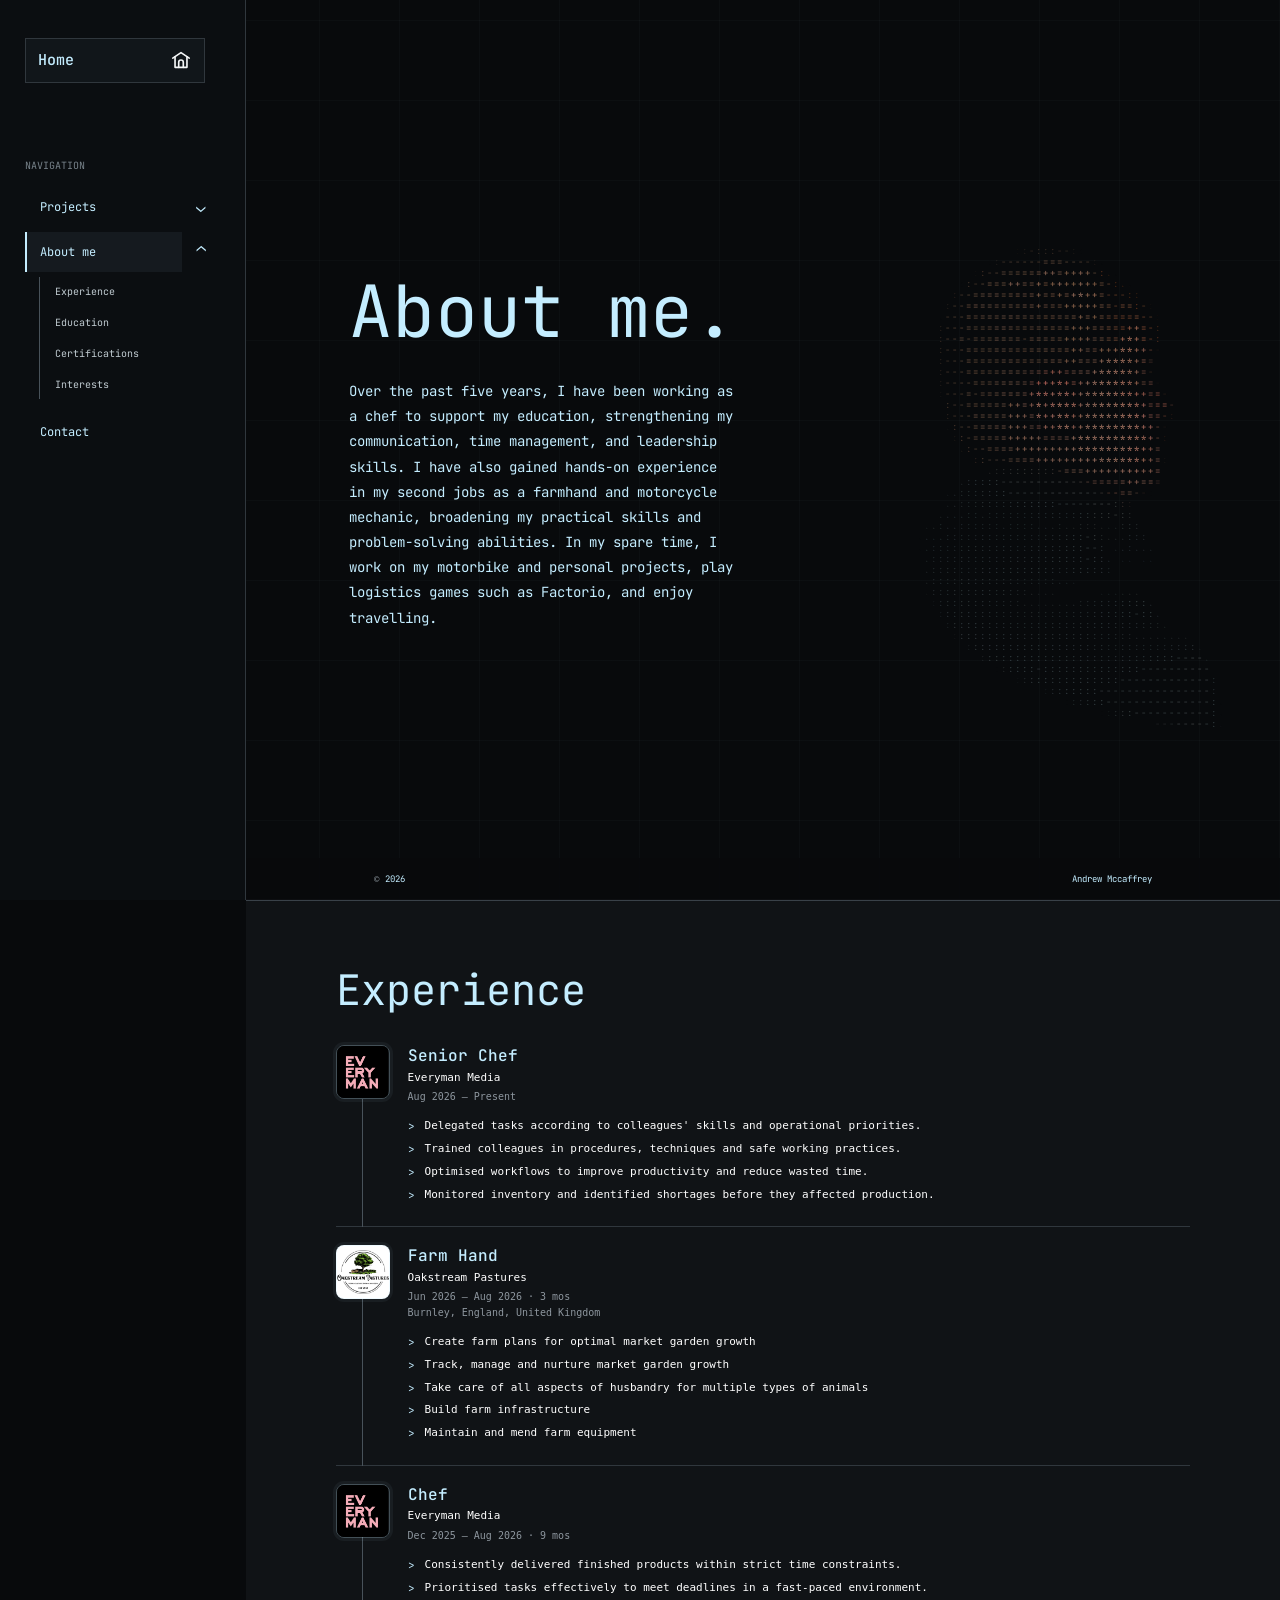
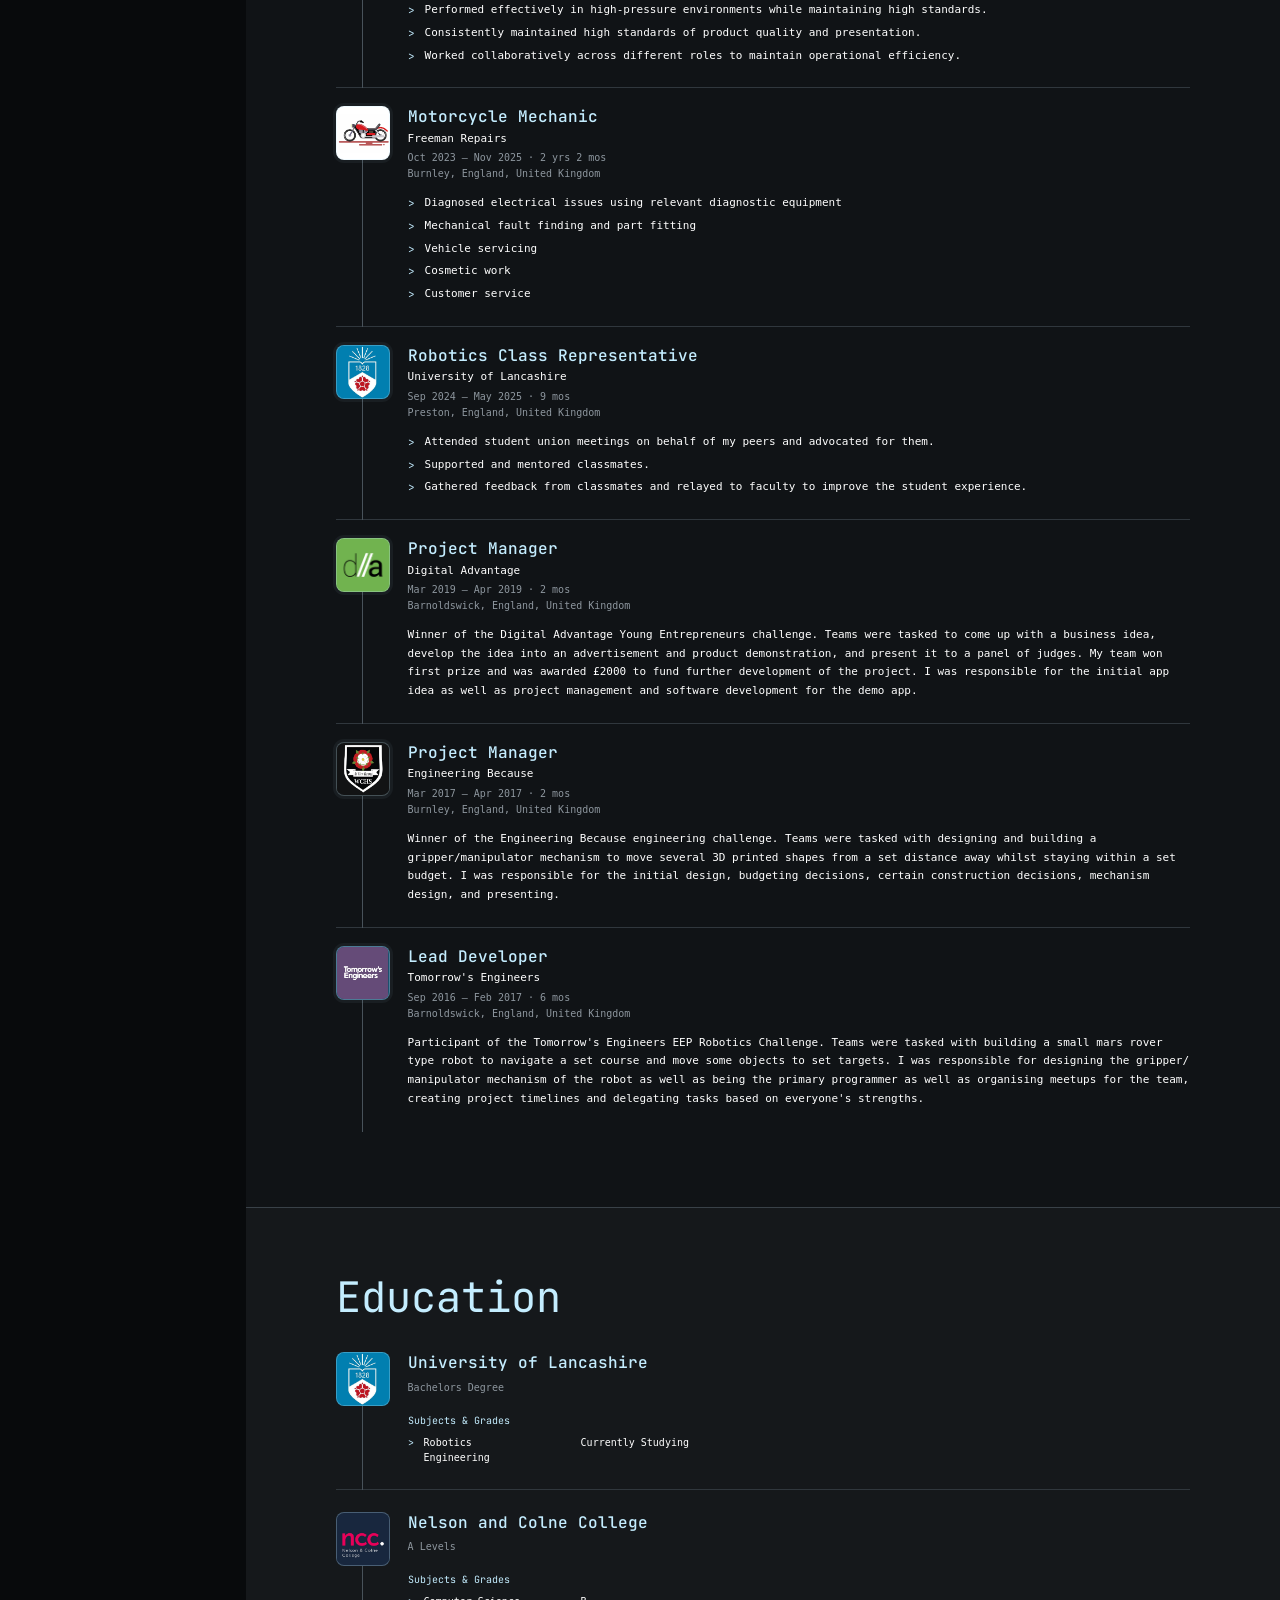
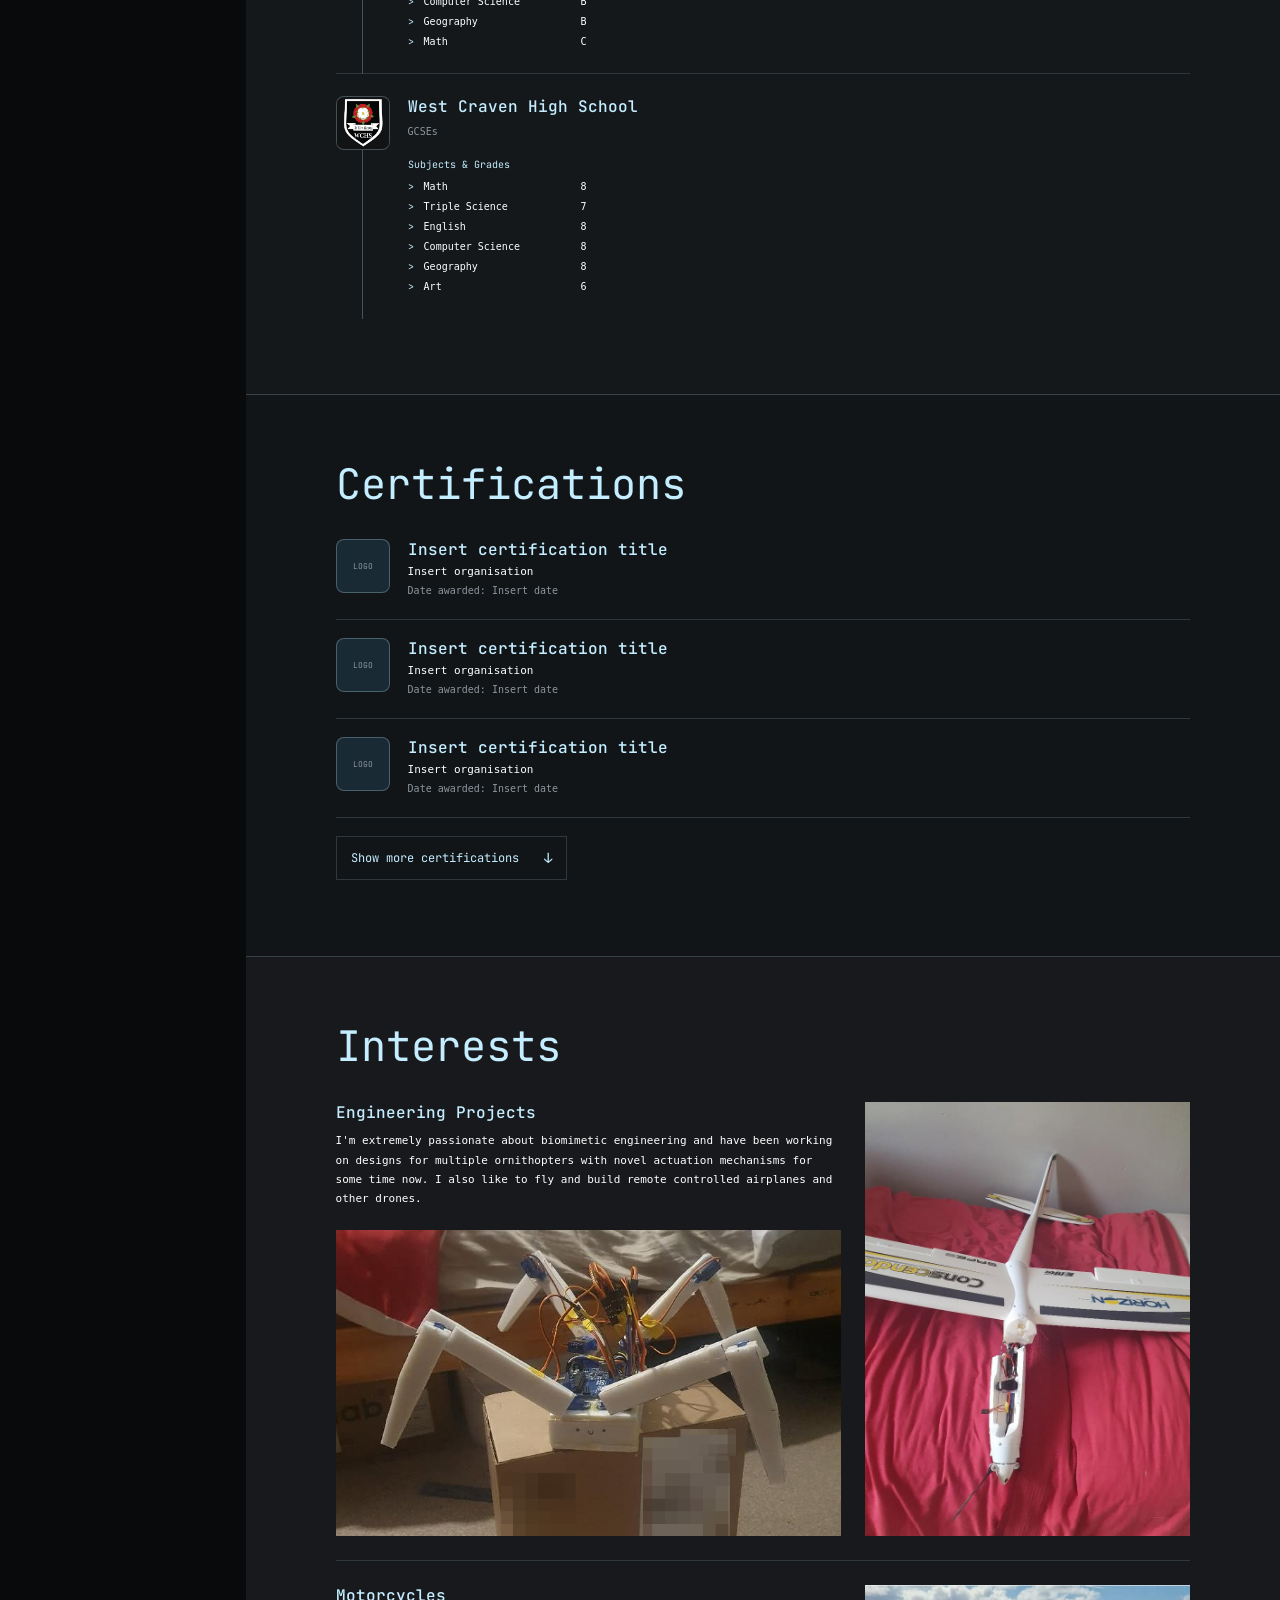
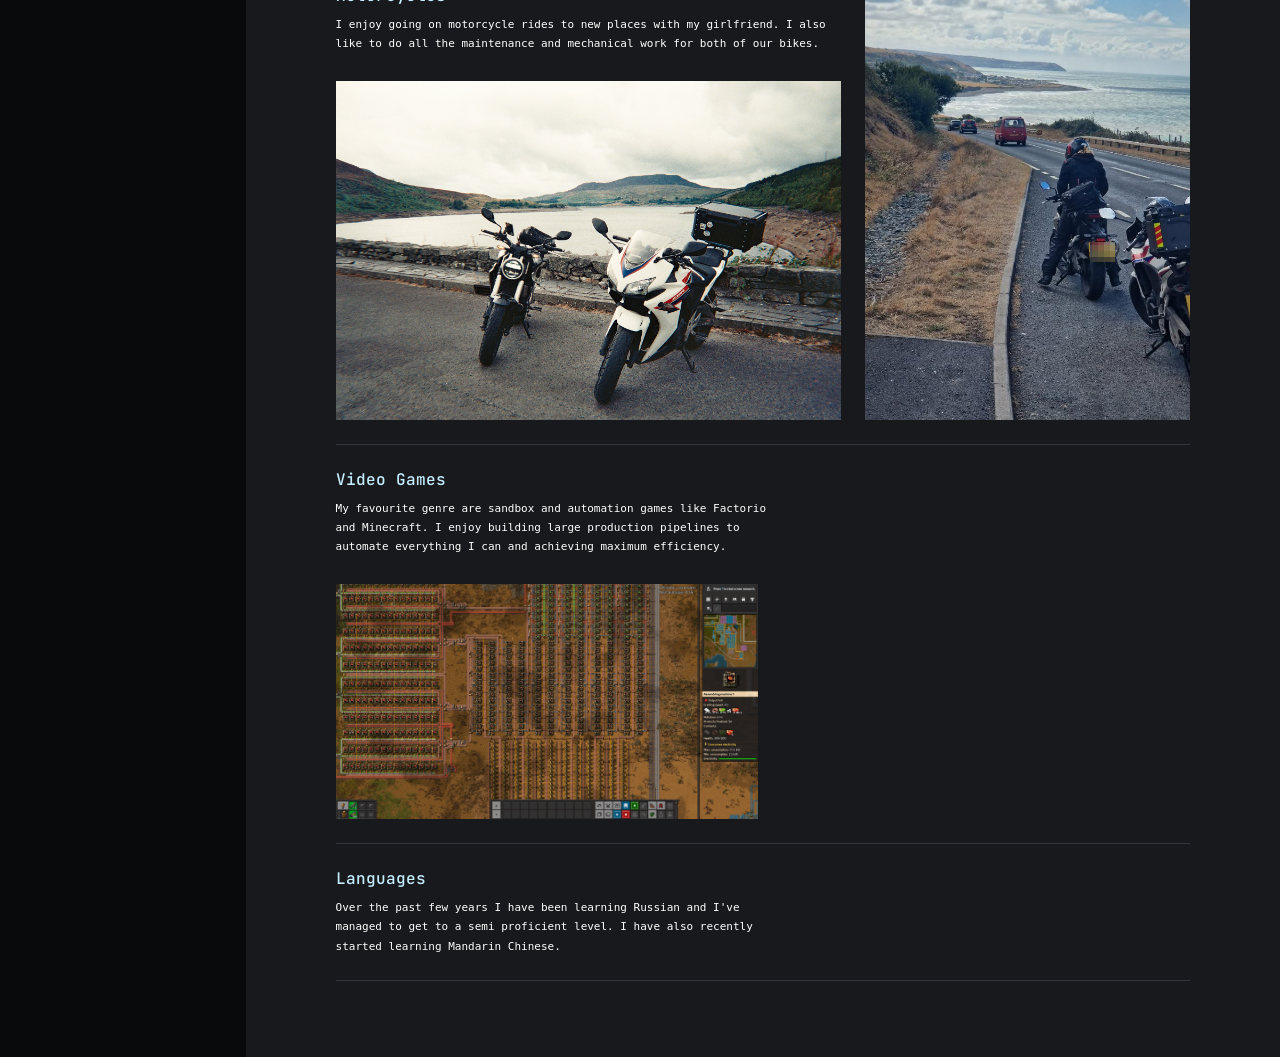
==== commit 872cb22e: "filled in the projects section" ====
--- a/about.html
+++ b/about.html
@@ -26,10 +26,10 @@
         </div>
         <div class="project-submenu" id="project-submenu" hidden>
           <a href="projects.html#project-1">Project 1</a>
-          <a href="projects.html#project-2">Project 2</a>
-          <a href="projects.html#project-3">Project 3</a>
-          <a href="projects.html#project-4">Project 4</a>
-          <a href="projects.html#project-5">Project 5</a>
+          <a href="projects.html#project-2">QDD Robotic Actuator</a>
+          <a href="projects.html#project-3">Biomimetic Robotic Dog</a>
+          <a href="projects.html#project-4">Inverse Kinematics Solver</a>
+          <a href="projects.html#project-5">Miniature Quadruped</a>
         </div>
       </div>
       <div class="nav-disclosure nav-about">
--- a/styles.css
+++ b/styles.css
@@ -392,6 +392,10 @@
 .case-heading h2 { margin: 0; color: var(--ice); font: 400 clamp(25px, 3vw, 38px)/1.2 var(--jetbrains); text-align: right; }
 .case-layout { display: grid; grid-template-columns: minmax(0, 1.2fr) minmax(230px, .8fr); gap: clamp(26px, 5vw, 74px); align-items: center; }
 .case-photo { min-width: 0; margin: 0; }
+.case-photo-trigger { position: relative; display: block; width: 100%; margin: 0; padding: 0; border: 0; background: none; color: inherit; text-align: left; cursor: zoom-in; }
+.case-photo-trigger-label { position: absolute; z-index: 2; right: 12px; bottom: 12px; display: inline-flex; align-items: center; gap: 8px; border: 1px solid rgb(196 237 255 / 55%); padding: 8px 10px; background: rgb(8 10 12 / 88%); color: var(--ice); font: 9px var(--jetbrains); white-space: nowrap; }
+.case-photo-trigger:hover .case-photo-trigger-label, .case-photo-trigger:focus-visible .case-photo-trigger-label { border-color: var(--ice); background: #172027; color: var(--white); }
+.case-photo-trigger:focus-visible { outline: 2px solid var(--ice); outline-offset: 4px; }
 .case-photo-surface { position: relative; min-height: 270px; aspect-ratio: 1.62 / 1; display: grid; place-items: center; overflow: hidden; border: 1px solid #48525a; background: radial-gradient(ellipse at 50% 40%, #30363b 0, #1a1f23 45%, #0b0e10 100%); color: #bcc5ca; font: 11px var(--jetbrains); }
 .case-photo-surface::before, .case-photo-surface::after { position: absolute; content: ''; pointer-events: none; }
 .case-photo-surface::before { inset: 10% 12%; border: 1px solid rgb(196 237 255 / 18%); }
@@ -401,15 +405,50 @@
 .case-photo-surface-alt { background: radial-gradient(ellipse at 70% 35%, #3b3934 0, #22211f 40%, #101112 100%); }
 .case-photo-surface-third { background: radial-gradient(ellipse at 34% 65%, #343b3d 0, #202629 42%, #0d1012 100%); }
 .case-photo figcaption { margin-top: 9px; color: #8d969e; font: 9px var(--jetbrains); text-transform: uppercase; }
+.case-photo-gallery-items { display: none; }
+.project-gallery { position: fixed; inset: 0; width: min(920px, calc(100vw - 32px)); max-width: none; max-height: calc(100vh - 32px); margin: auto; overflow: auto; padding: 0; border: 1px solid #48525a; background: #101316; color: var(--white); }
+.project-gallery::backdrop { background: rgb(3 5 7 / 88%); backdrop-filter: blur(5px); }
+.project-gallery-inner { display: grid; gap: 14px; padding: clamp(14px, 2.5vw, 28px); }
+.project-gallery-header { display: flex; justify-content: space-between; align-items: center; gap: 20px; }
+.project-gallery-header h2 { margin: 0; color: var(--ice); font: 400 20px/1.3 var(--jetbrains); }
+.project-gallery-close, .project-gallery-arrow, .project-gallery-thumbnail { display: grid; place-items: center; border: 1px solid #48525a; background: #151a1e; color: var(--ice); cursor: pointer; }
+.project-gallery-close { width: 40px; height: 40px; font: 24px/1 var(--sans); }
+.project-gallery-viewer { display: grid; grid-template-columns: 42px minmax(0, 1fr) 42px; gap: 12px; align-items: center; }
+.project-gallery-viewer.is-single-photo { grid-template-columns: minmax(0, 1fr); }
+.project-gallery-arrow { width: 42px; height: 48px; font: 22px/1 var(--jetbrains); }
+.project-gallery-arrow[hidden], .project-gallery-thumbnails[hidden] { display: none; }
+.project-gallery-close:hover, .project-gallery-arrow:hover, .project-gallery-thumbnail:hover, .project-gallery-thumbnail[aria-pressed="true"] { border-color: var(--ice); background: #1b252c; }
+.project-gallery-stage { display: grid; min-width: 0; min-height: 0; place-items: center; }
+.project-gallery-image { display: block; max-width: 100%; max-height: min(68vh, 720px); object-fit: contain; }
+.project-gallery-placeholder { width: 100%; height: auto; min-height: 0; aspect-ratio: 1.62 / 1; }
+.project-gallery-placeholder[data-parallax-layer] { transform: none !important; }
+.project-gallery-count { margin: 0; color: var(--muted); font: 10px var(--jetbrains); text-align: center; }
+.project-gallery-thumbnails { display: flex; justify-content: center; gap: 8px; overflow-x: auto; padding: 2px; }
+.project-gallery-thumbnail { flex: 0 0 88px; width: 88px; height: 58px; min-height: 0; overflow: hidden; padding: 0; }
+.project-gallery-thumbnail img { display: block; width: 100%; height: 100%; min-width: 0; min-height: 0; object-fit: contain; }
+.project-gallery-thumbnail .case-photo-surface { width: 100%; height: 100%; min-height: 0; aspect-ratio: auto; border: 0; font-size: 6px; }
 .case-details { display: grid; align-content: center; }
 .case-detail { padding: 15px 0 17px; border-top: 1px solid #394148; }
 .case-detail h3 { margin: 0 0 8px; color: var(--ice); font: 500 12px var(--jetbrains); }
 .case-detail p { margin: 0; color: #f5f7f8; font: 11px/1.75 var(--dejavu); }
-
+.case-bullets { display: grid; gap: 5px; margin: 0; padding: 0; color: #f5f7f8; font: 11px/1.75 var(--dejavu); list-style: none; }
+.case-bullets li { display: grid; grid-template-columns: 1em minmax(0, 1fr); gap: 6px; }
+.case-bullets li::before { color: var(--ice); content: '>'; font-family: var(--jetbrains); }
+.project-photo-cover { min-height: 0; aspect-ratio: auto; }
+.project-photo-cover::before, .project-photo-cover::after { display: none; }
+.project-photo-cover-image { display: block; width: 100%; height: auto; min-width: 0; min-height: 0; object-fit: contain; }
+
+@media (max-width: 1200px) {
+  .case-layout { grid-template-columns: minmax(0, 1fr); gap: 24px; }
+}
 @media (max-width: 800px) {
   .project-case { padding: 42px 7%; }
-  .case-layout { grid-template-columns: minmax(0, 1fr) minmax(180px, .8fr); gap: 24px; }
+  .case-layout { grid-template-columns: minmax(0, 1fr); gap: 24px; }
   .case-photo-surface { min-height: 210px; }
+  .project-gallery { width: calc(100vw - 24px); max-height: calc(100svh - 24px); }
+  .project-gallery-viewer { grid-template-columns: 34px minmax(0, 1fr) 34px; gap: 6px; }
+  .project-gallery-arrow { width: 34px; height: 42px; }
+  .project-gallery-placeholder { height: auto; }
 }
 @media (max-width: 560px) {
   .projects-hero { align-items: flex-start; padding-top: 36px; }
@@ -485,6 +524,7 @@
   .case-heading h2 { font-size: 18px; text-align: left; }
   .case-layout { grid-template-columns: 1fr; gap: 16px; }
   .case-photo-surface { min-height: 0; aspect-ratio: 1.55 / 1; font-size: 8px; }
+  .project-photo-cover { aspect-ratio: auto; }
   .case-photo figcaption { font-size: 7px; }
   .case-detail { padding: 9px 0 10px; }
   .case-detail h3 { margin-bottom: 5px; font-size: 9px; }
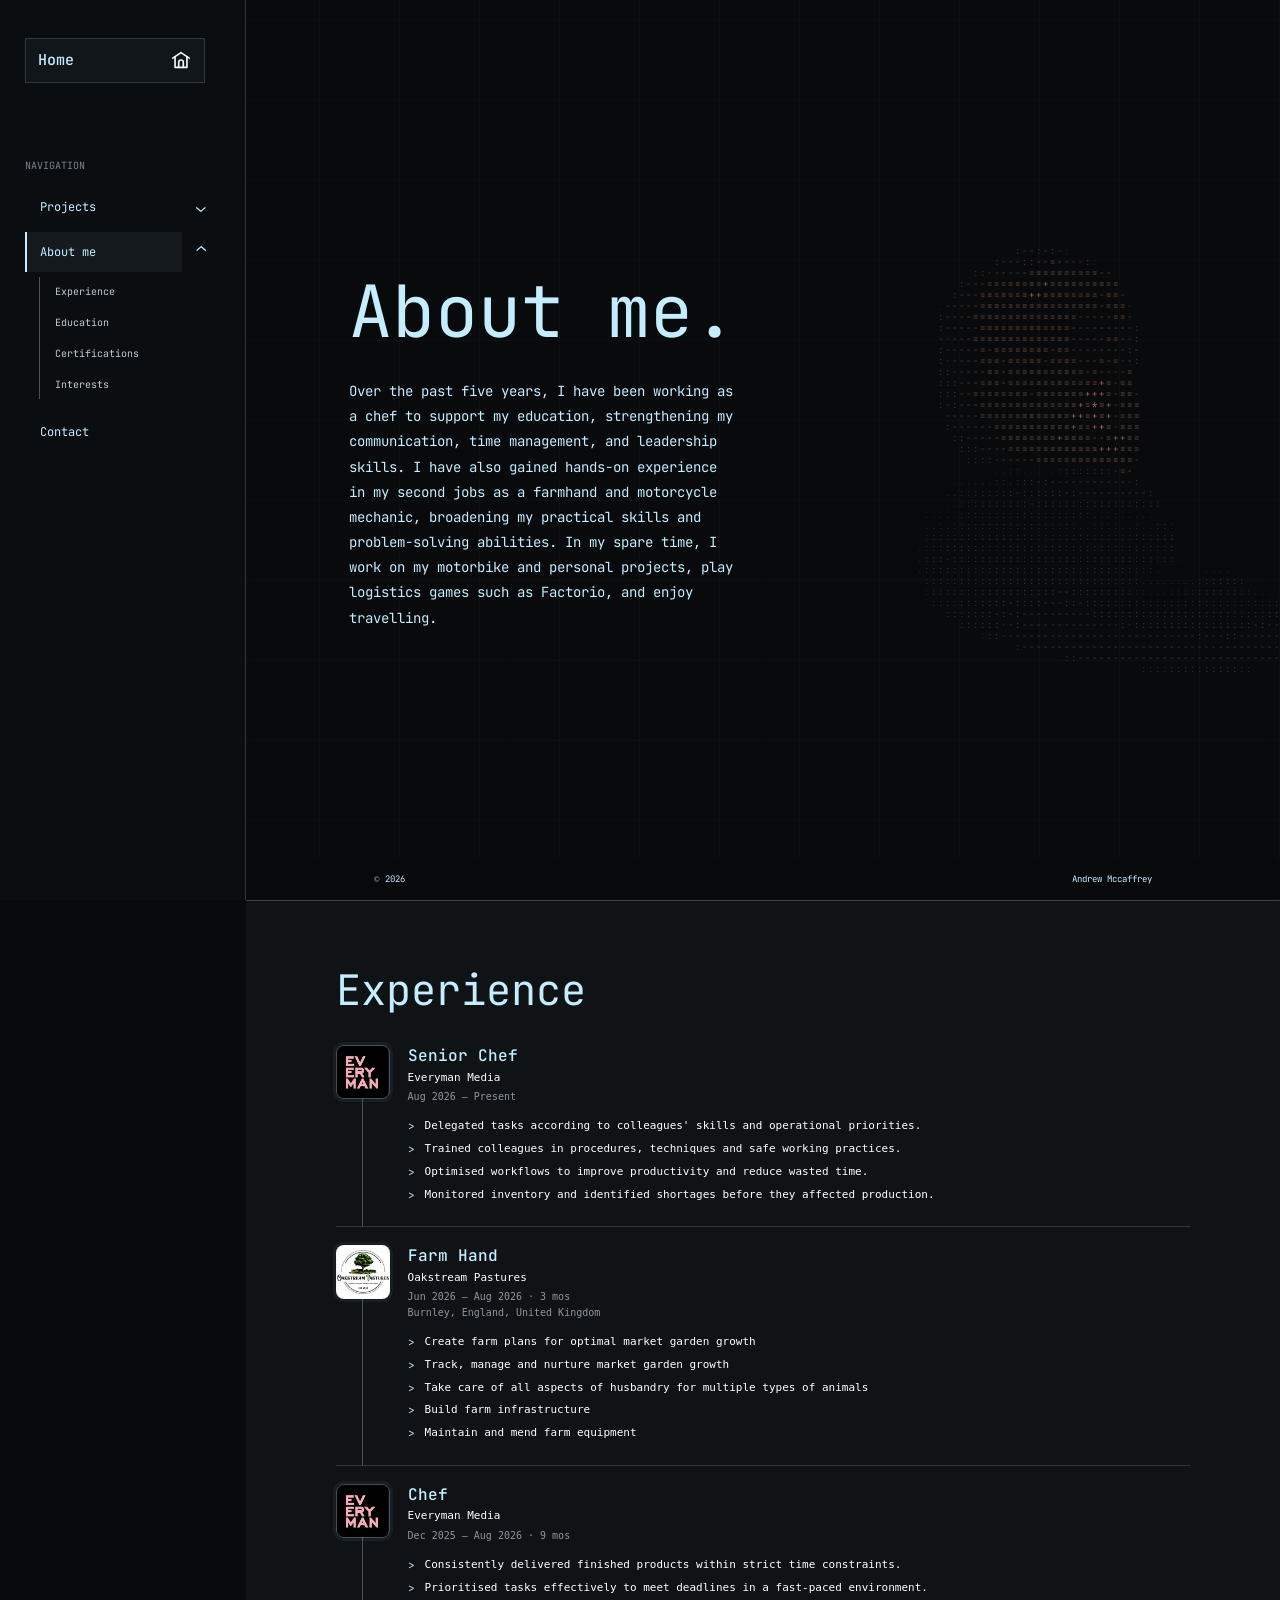
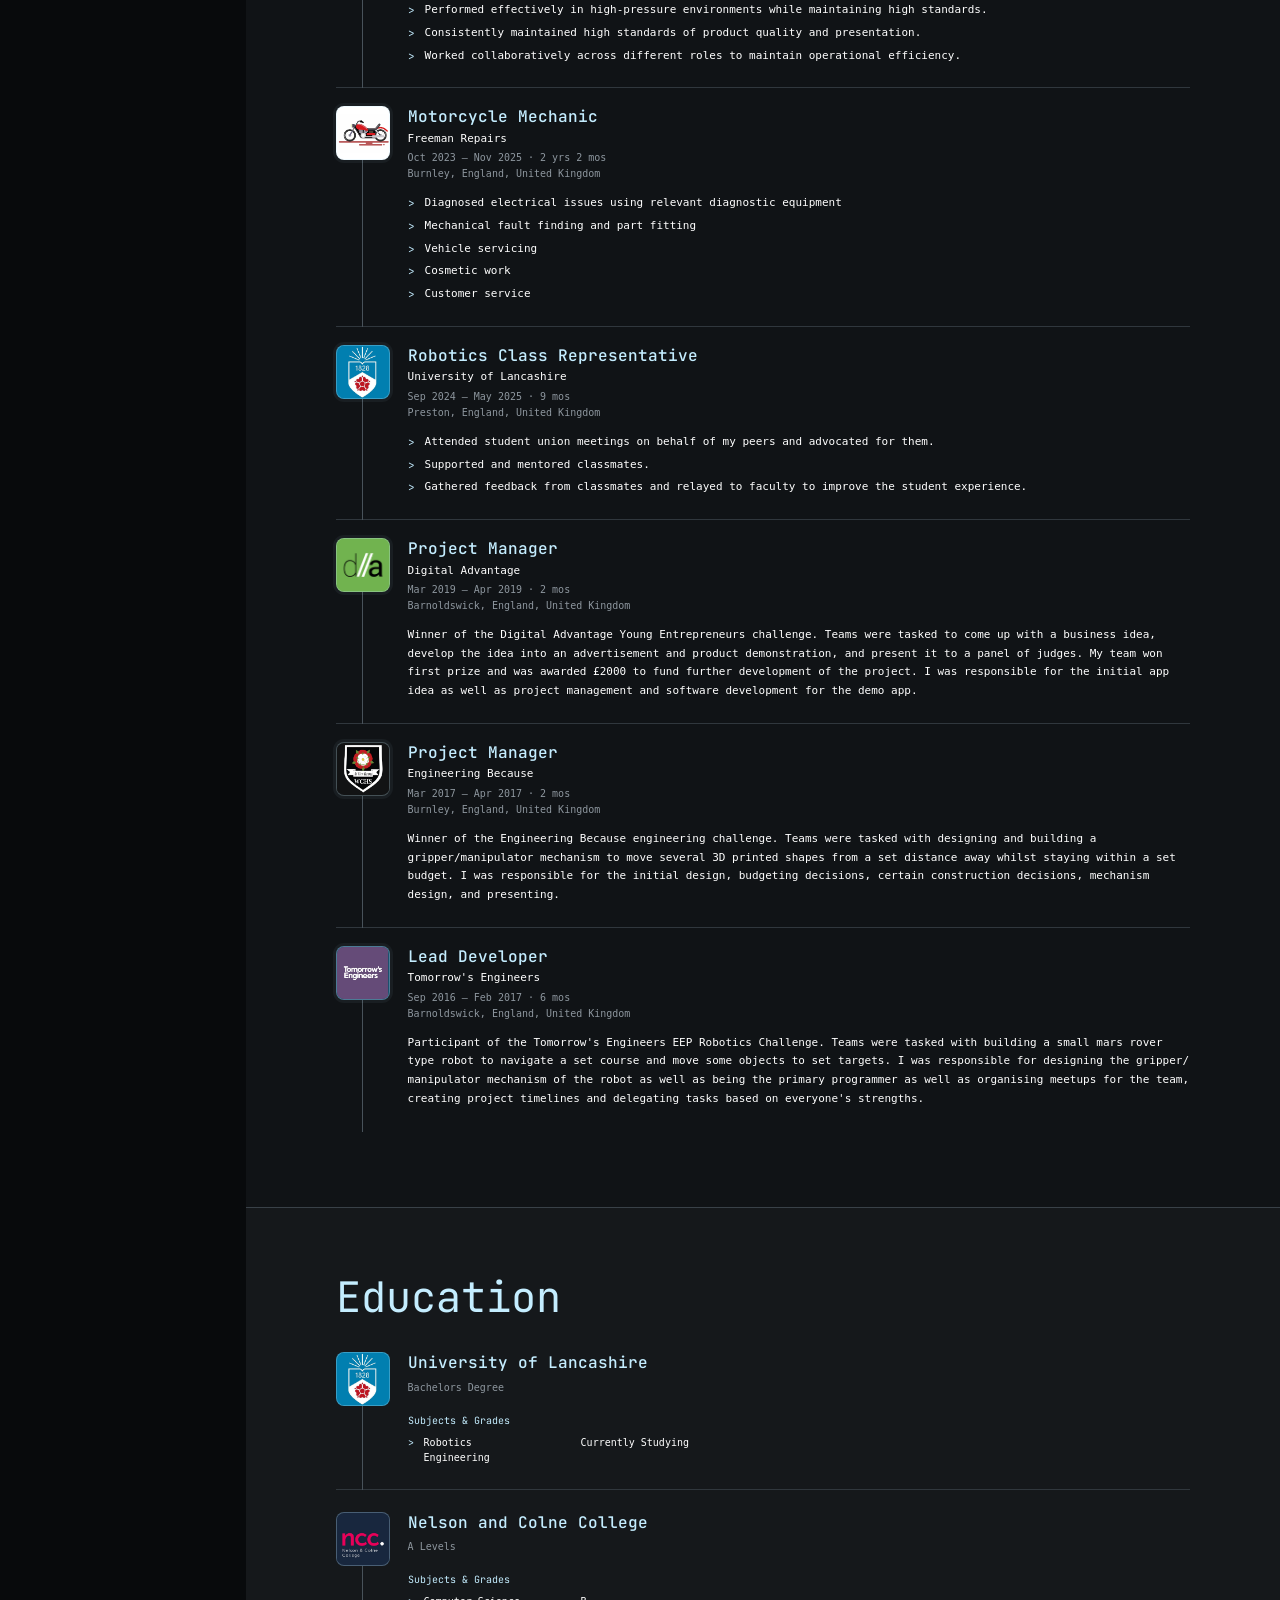
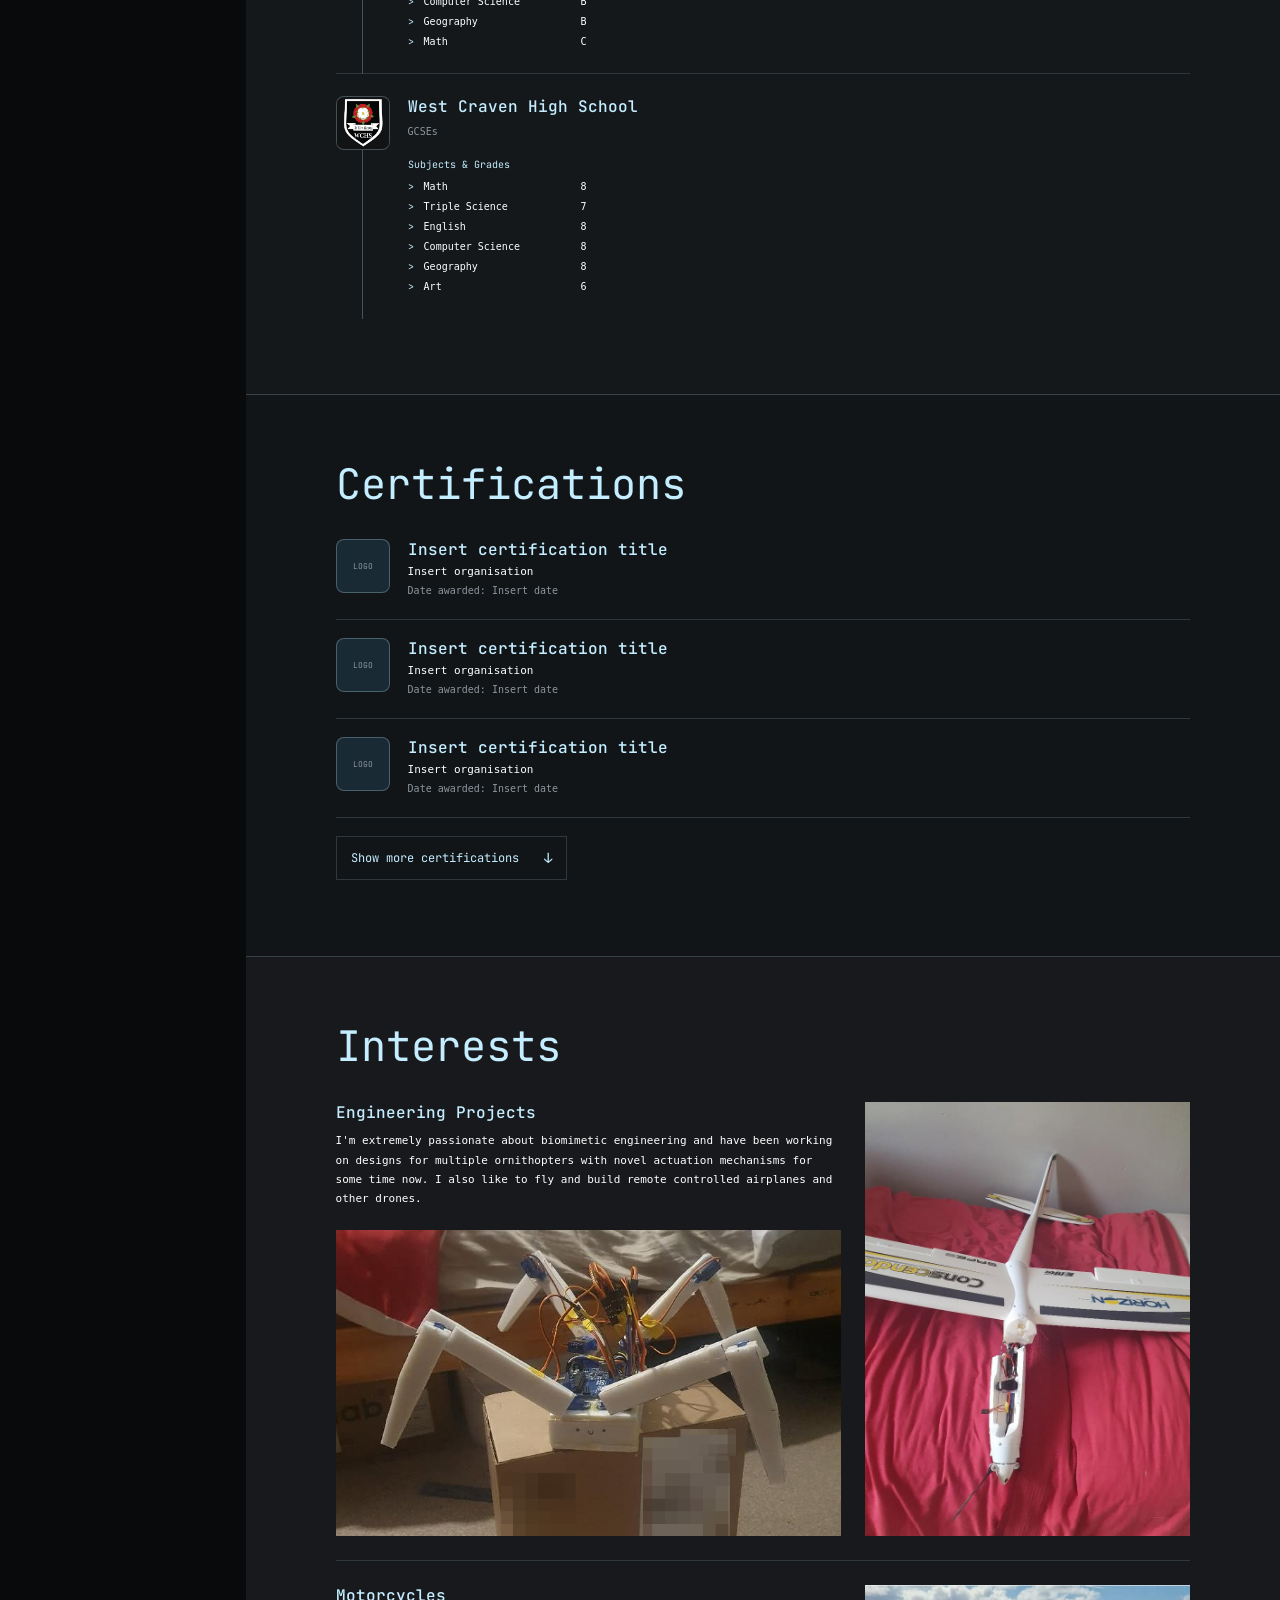
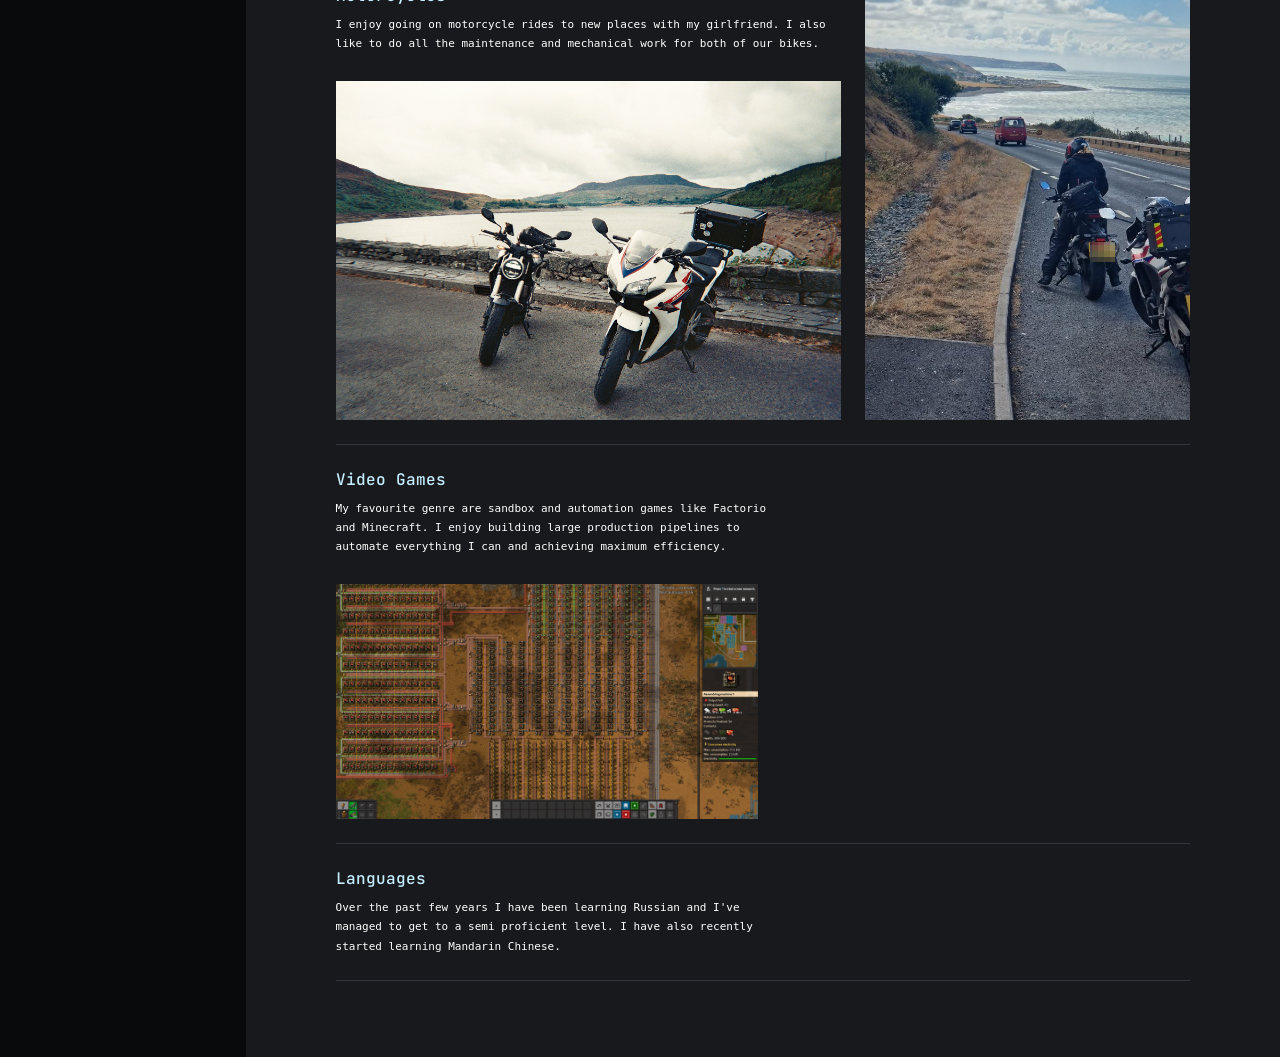
==== commit 9014bc62: "IOS gif rendering bug fix and tab title fix" ====
--- a/about.html
+++ b/about.html
@@ -5,7 +5,7 @@
   <meta name="viewport" content="width=device-width, initial-scale=1">
   <meta name="theme-color" content="#080a0c">
   <meta name="description" content="Insert info here.">
-  <title>About me | Insert info here</title>
+  <title>About me | Andrew Mccaffrey</title>
   <link rel="preconnect" href="https://fonts.googleapis.com">
   <link rel="preconnect" href="https://fonts.gstatic.com" crossorigin>
   <link href="https://fonts.googleapis.com/css2?family=JetBrains+Mono:wght@400;500;600&display=swap" rel="stylesheet">
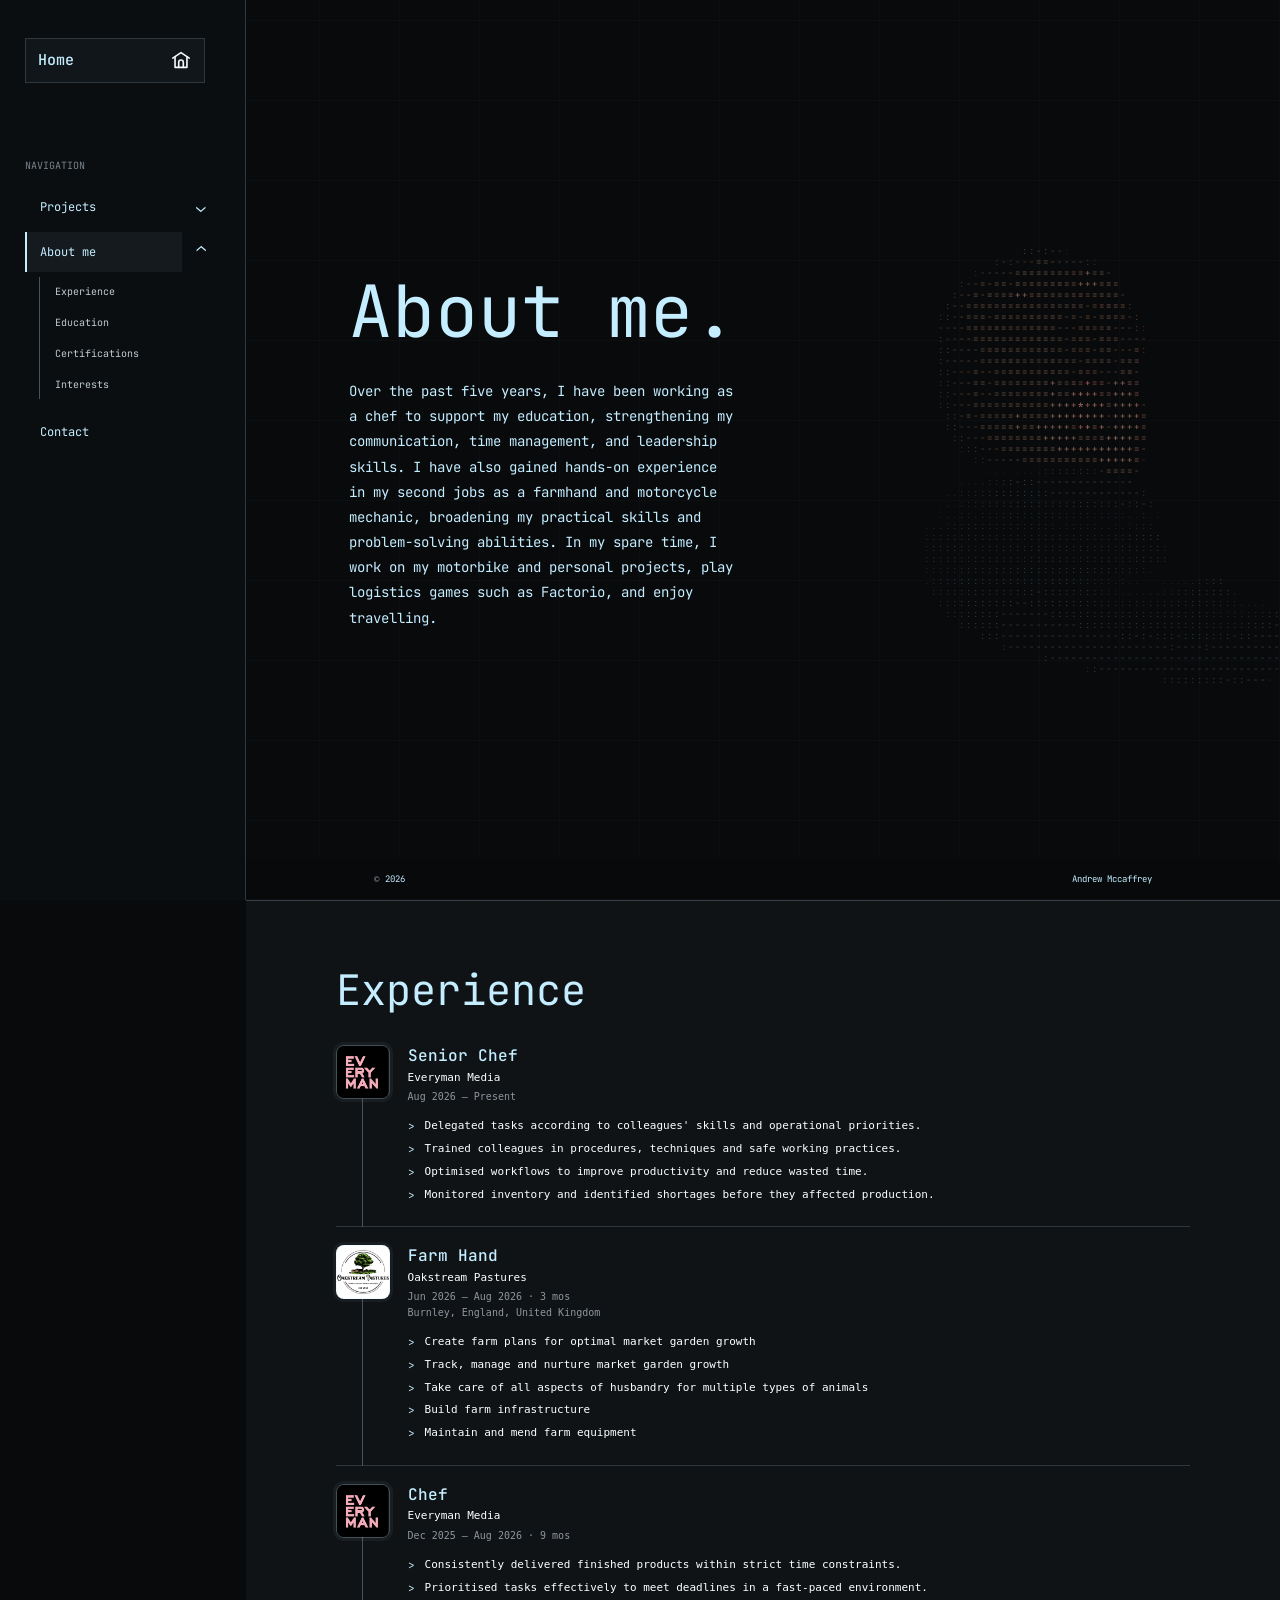
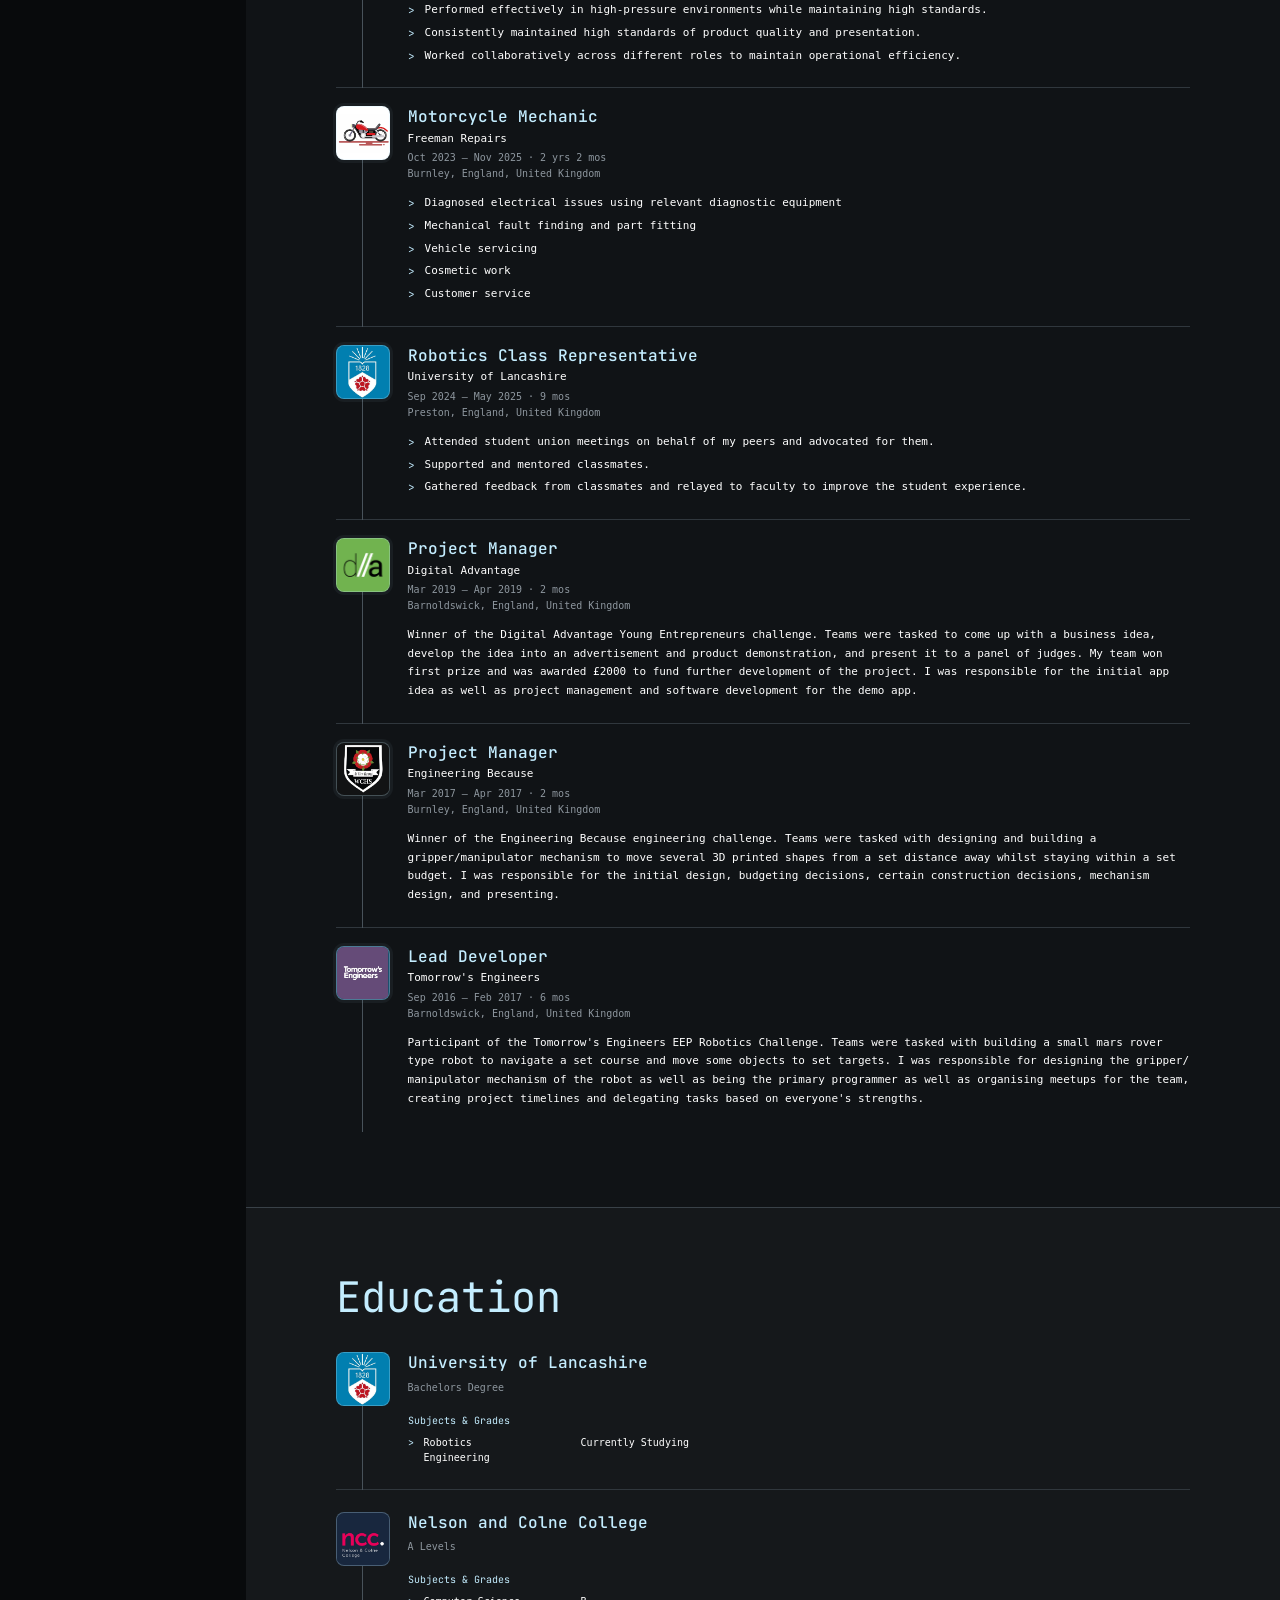
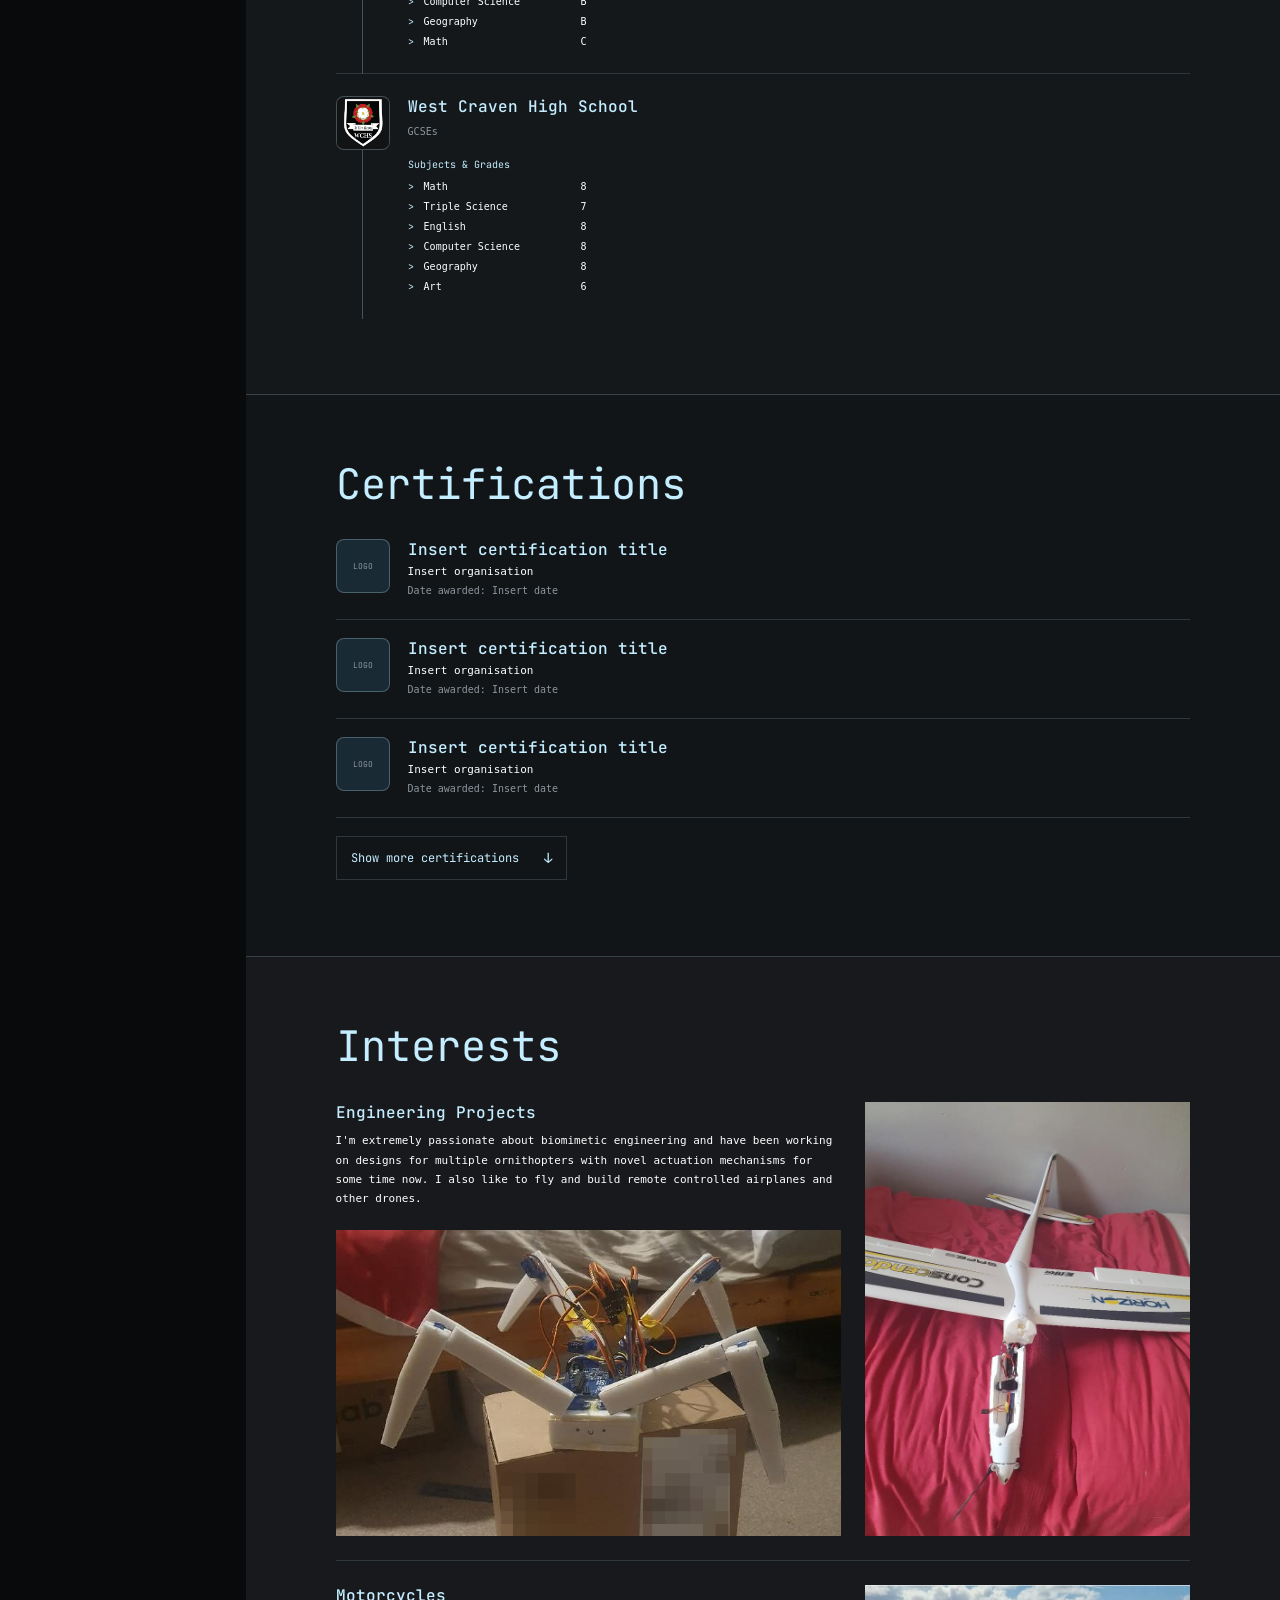
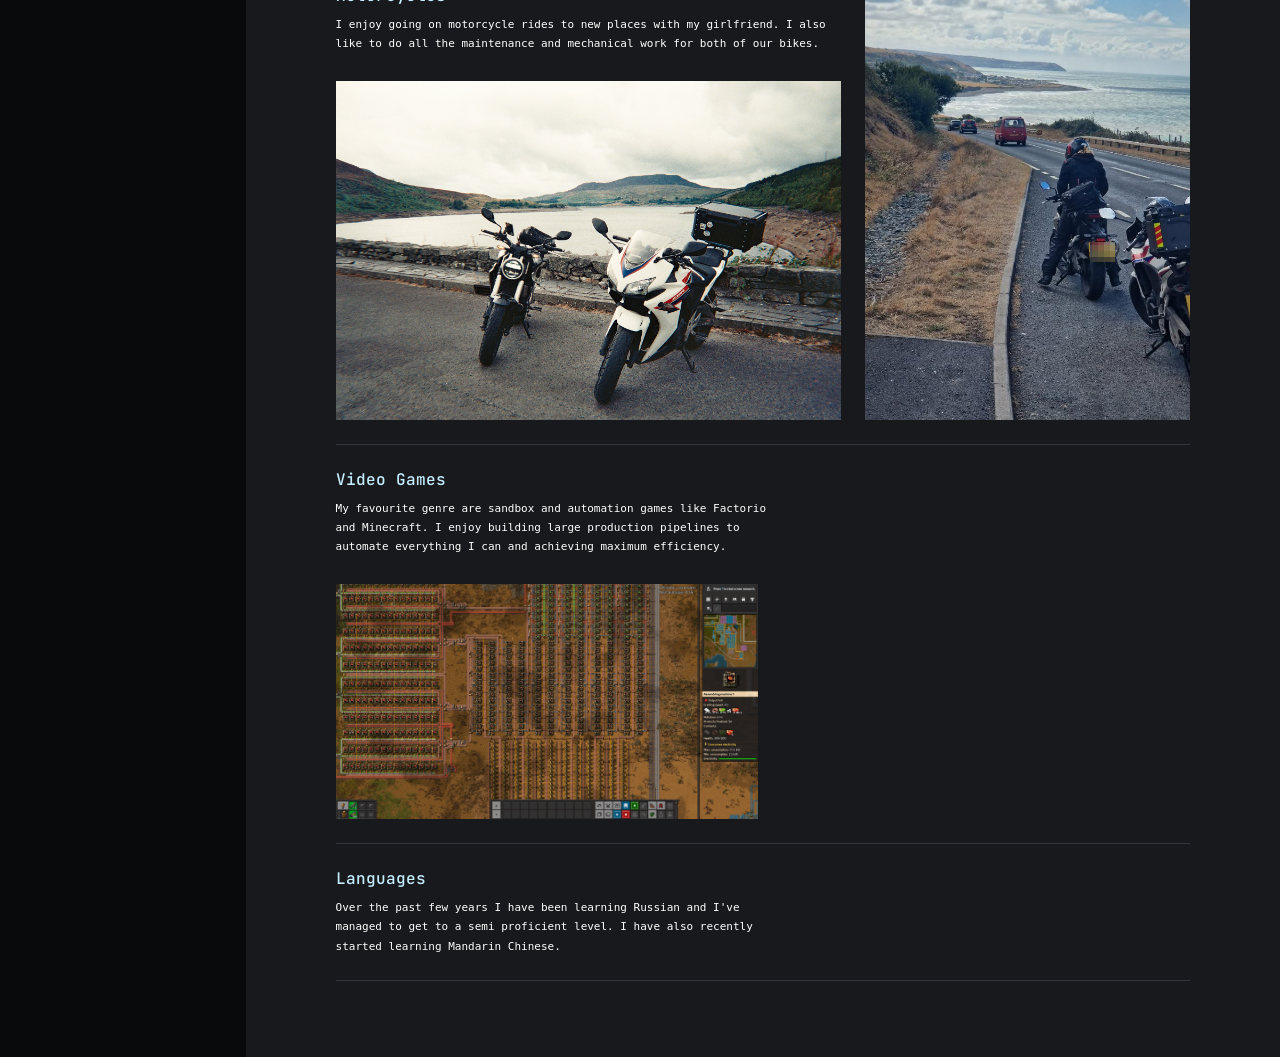
==== commit 4fa95879: "Attempted bug fix for ASCII art rendering glitch on IOS and added favicon for all pages" ====
--- a/about.html
+++ b/about.html
@@ -6,6 +6,7 @@
   <meta name="theme-color" content="#080a0c">
   <meta name="description" content="Insert info here.">
   <title>About me | Andrew Mccaffrey</title>
+  <link rel="icon" type="image/svg+xml" href="assets/projects-icon.svg">
   <link rel="preconnect" href="https://fonts.googleapis.com">
   <link rel="preconnect" href="https://fonts.gstatic.com" crossorigin>
   <link href="https://fonts.googleapis.com/css2?family=JetBrains+Mono:wght@400;500;600&display=swap" rel="stylesheet">
--- a/styles.css
+++ b/styles.css
@@ -20,7 +20,7 @@
 body { margin: 0; background: var(--paper); color: var(--ink); font-family: var(--sans); -webkit-font-smoothing: antialiased; }
 body::before { position: fixed; z-index: 0; inset: 0; content: ''; pointer-events: none; background-image: repeating-linear-gradient(0deg, transparent 0 79px, var(--grid-line) 80px), repeating-linear-gradient(90deg, transparent 0 79px, var(--grid-line) 80px); }
 a { color: inherit; }
-.ascii-background { position: fixed; z-index: 0; inset: 0; width: 100%; height: 100%; opacity: .88; pointer-events: none; }
+.ascii-background { position: fixed; z-index: 0; inset: 0; width: 100%; height: 100%; opacity: .88; pointer-events: none; transform: translateZ(0); backface-visibility: hidden; }
 body[data-ascii-key-background="black"] .ascii-background { opacity: 1; }
 body[data-ascii-layout="portrait"] .ascii-background { opacity: .78; }
 .skip-link { position: absolute; z-index: 20; top: 8px; left: 8px; transform: translateY(-150%); padding: 12px 16px; background: var(--lime); color: var(--ink); }
